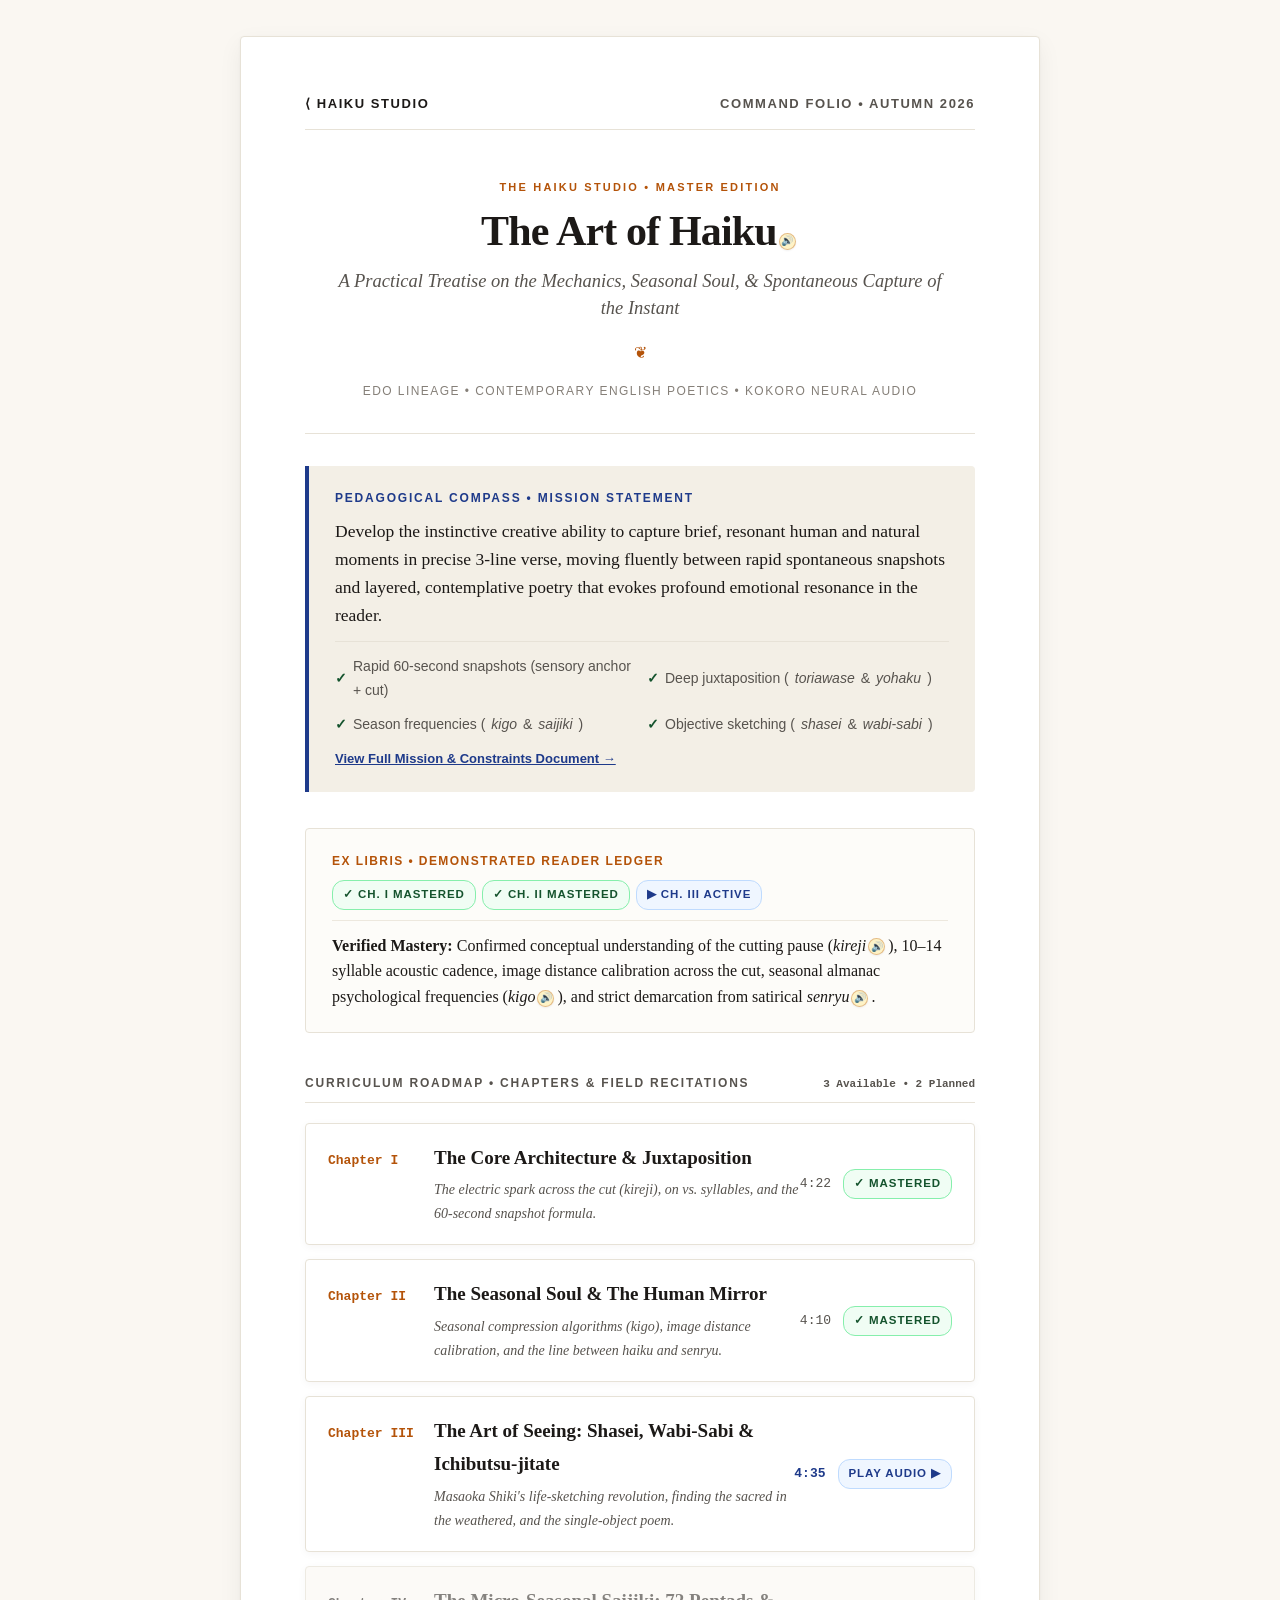
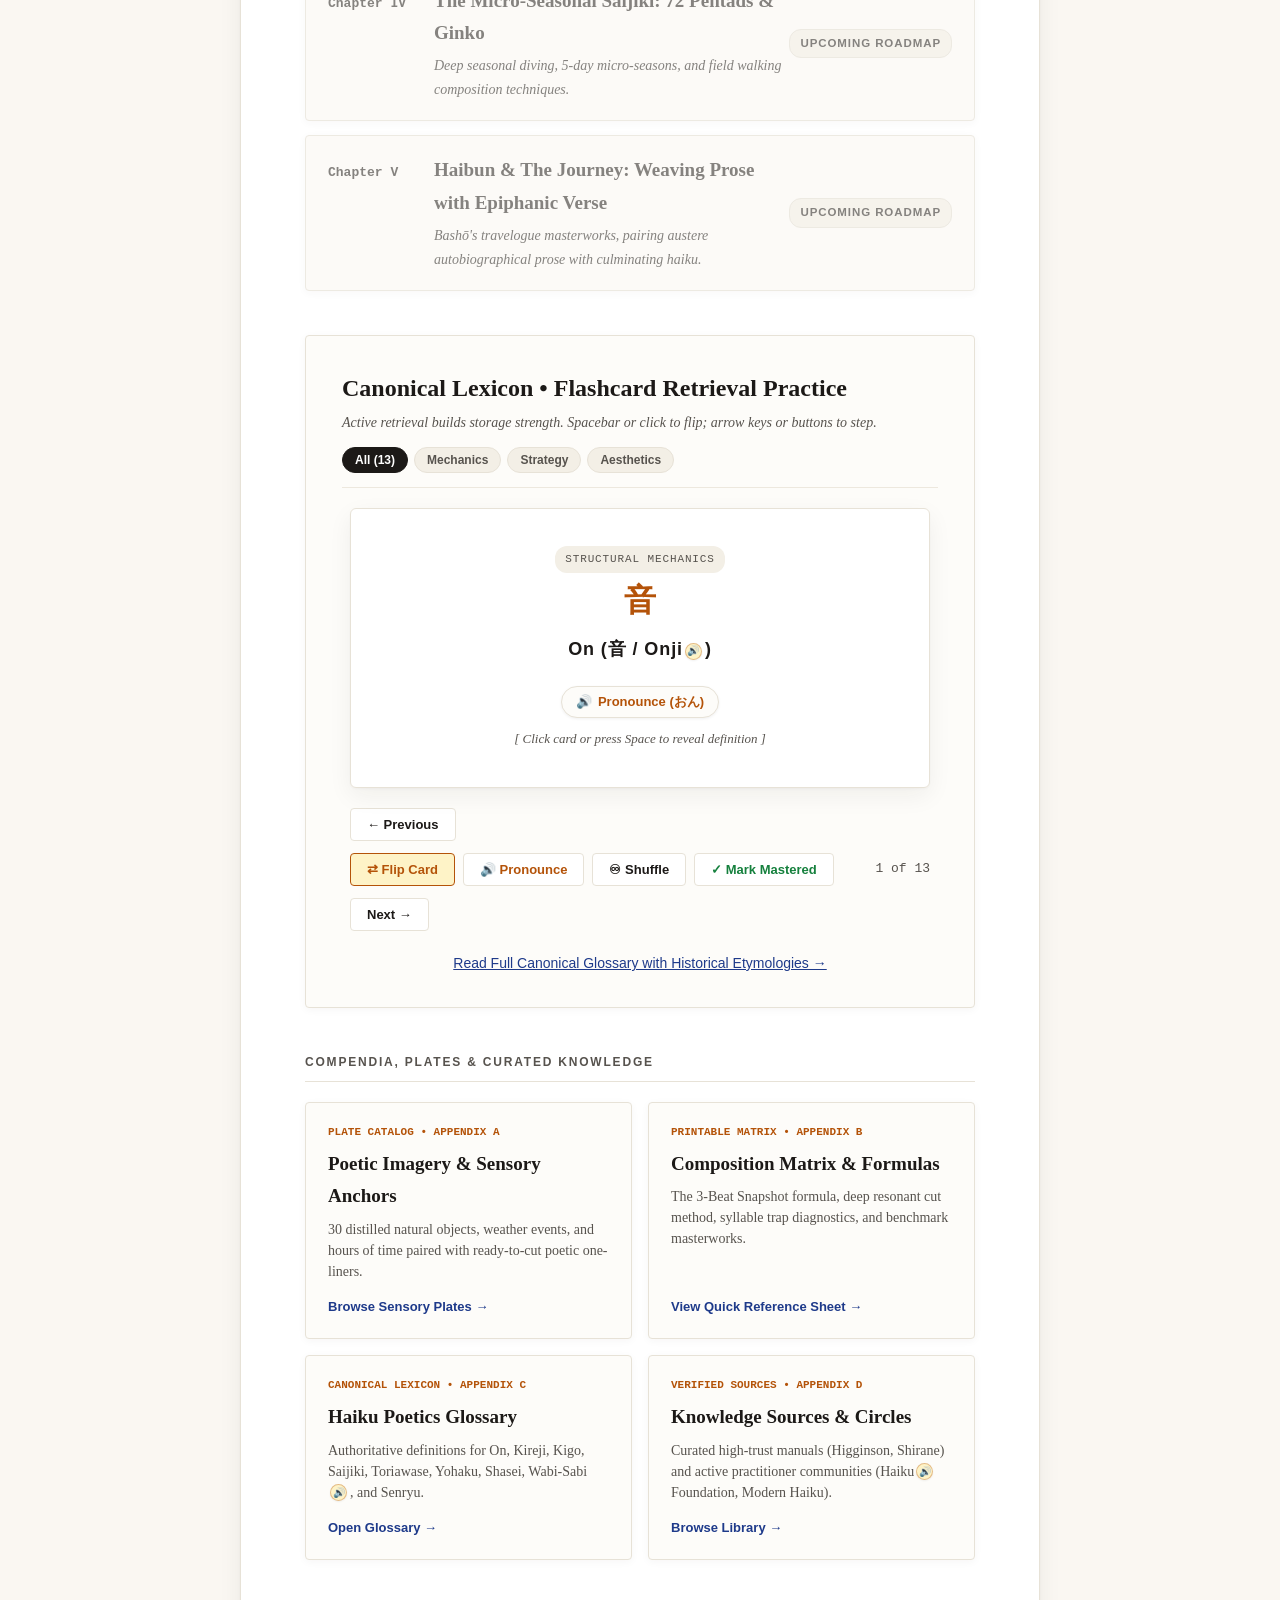
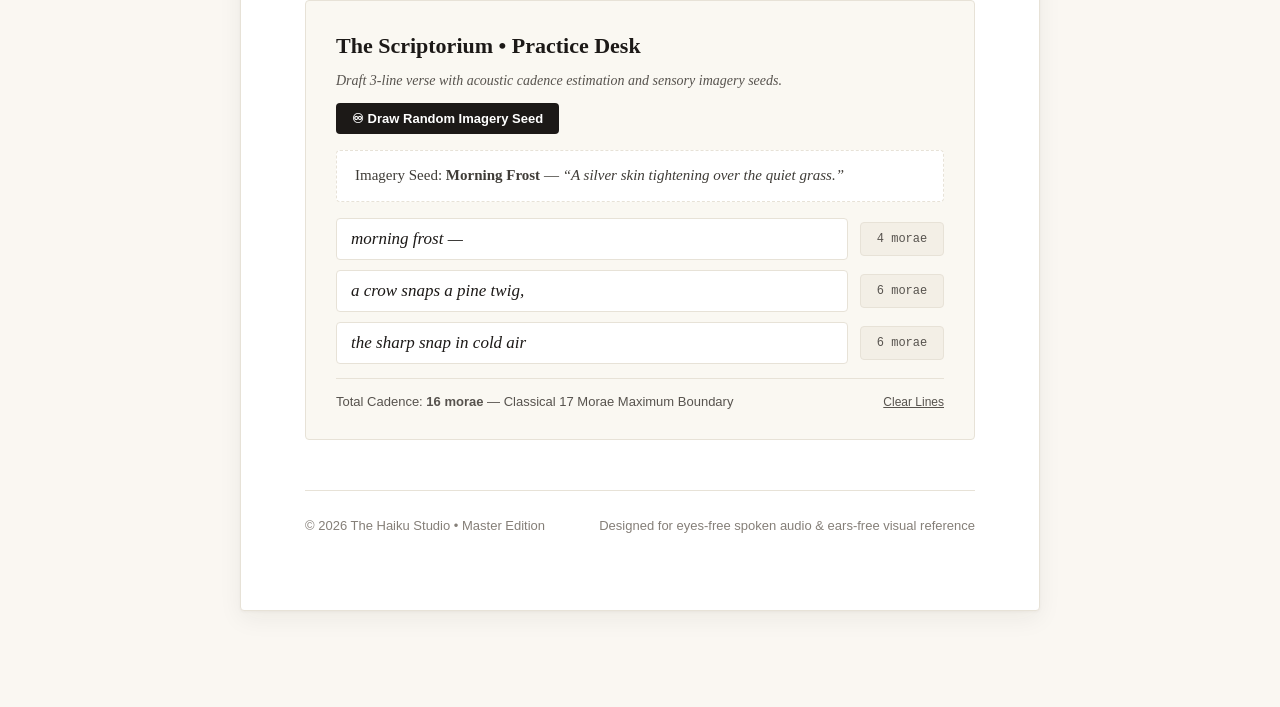
==== index.html @ d829b711 "Initial release: The Haiku Studio (Master Edition) with interactive audio lessons, 3D flashcards, an" ====
<!DOCTYPE html>
<html lang="en">
<head>
  <meta charset="UTF-8">
  <meta name="viewport" content="width=device-width, initial-scale=1.0">
  <title>The Art of Haiku &bull; Central Course Dashboard &bull; Haiku Studio</title>
  <link rel="stylesheet" href="assets/styles.css">
  <style>
    /* Dashboard specific refinements */
    .dashboard-hero {
      text-align: center;
      padding: 16px 0 32px 0;
      border-bottom: 1px solid var(--border-light);
      margin-bottom: 32px;
    }
    .hero-supertitle {
      font-family: var(--font-sans);
      font-size: 11px;
      letter-spacing: 0.2em;
      text-transform: uppercase;
      color: var(--accent-gold);
      font-weight: 700;
      margin-bottom: 10px;
    }
    .hero-title {
      font-family: var(--font-serif);
      font-size: 42px;
      font-weight: 700;
      line-height: 1.15;
      letter-spacing: -0.02em;
      color: var(--text-main);
      margin-bottom: 12px;
    }
    .hero-subtitle {
      font-family: var(--font-serif);
      font-size: 18.5px;
      font-style: italic;
      color: var(--text-muted);
      max-width: 620px;
      margin: 0 auto 16px auto;
      line-height: 1.5;
    }
    .hero-fleuron {
      color: var(--accent-gold);
      font-size: 16px;
      margin: 14px 0;
    }
    .hero-meta {
      font-family: var(--font-sans);
      font-size: 12px;
      letter-spacing: 0.12em;
      text-transform: uppercase;
      color: var(--text-faint);
    }

    /* Mission Compass Callout */
    .mission-compass-card {
      background: var(--bg-subtle);
      border-left: 4px solid var(--accent-blue);
      border-radius: 0 4px 4px 0;
      padding: 22px 26px;
      margin-bottom: 36px;
    }
    .compass-title {
      font-family: var(--font-sans);
      font-size: 12px;
      letter-spacing: 0.15em;
      text-transform: uppercase;
      font-weight: 700;
      color: var(--accent-blue);
      margin-bottom: 8px;
    }
    .compass-text {
      font-size: 17.5px;
      line-height: 1.6;
      color: var(--text-main);
      margin-bottom: 12px;
    }
    .compass-milestones {
      display: grid;
      grid-template-columns: 1fr 1fr;
      gap: 10px;
      font-size: 14px;
      color: var(--text-muted);
      font-family: var(--font-sans);
      border-top: 1px solid var(--border-light);
      padding-top: 12px;
    }
    @media (max-width: 680px) {
      .compass-milestones { grid-template-columns: 1fr; }
    }
    .milestone-item {
      display: flex;
      align-items: center;
      gap: 6px;
    }
    .milestone-icon {
      color: var(--accent-green);
      font-weight: bold;
    }

    /* Compendia Cards Grid */
    .compendia-grid {
      display: grid;
      grid-template-columns: 1fr 1fr;
      gap: 16px;
      margin: 20px 0;
    }
    @media (max-width: 680px) {
      .compendia-grid { grid-template-columns: 1fr; }
    }
    .compendium-card {
      background: var(--bg-card);
      border: 1px solid var(--border-light);
      border-radius: 4px;
      padding: 20px 22px;
      text-decoration: none;
      color: inherit;
      transition: all 0.15s ease;
      display: flex;
      flex-direction: column;
      justify-content: space-between;
      box-shadow: var(--shadow-card);
    }
    .compendium-card:hover {
      border-color: #cbd5e1;
      background: var(--bg-surface);
      transform: translateY(-2px);
    }
    .comp-badge {
      font-family: var(--font-mono);
      font-size: 11px;
      text-transform: uppercase;
      color: var(--accent-gold);
      font-weight: 700;
      margin-bottom: 6px;
    }
    .comp-title {
      font-family: var(--font-serif);
      font-size: 19px;
      font-weight: 600;
      color: var(--text-main);
      margin-bottom: 6px;
    }
    .comp-desc {
      font-size: 14px;
      color: var(--text-muted);
      line-height: 1.5;
    }

    /* Scriptorium */
    .scriptorium {
      background: #faf8f2;
      border: 1px solid var(--border-light);
      border-radius: 4px;
      padding: 26px 30px;
      margin: 40px 0;
    }
    .scriptorium-title {
      font-family: var(--font-serif);
      font-size: 22px;
      font-weight: 700;
      color: var(--text-main);
      margin-bottom: 4px;
    }
    .prompt-banner {
      background: #ffffff;
      border: 1px dashed var(--border-light);
      padding: 12px 18px;
      border-radius: 4px;
      font-size: 15px;
      margin: 16px 0;
      color: #3f3c37;
    }
    .line-row {
      display: flex;
      align-items: center;
      gap: 12px;
      margin-bottom: 10px;
    }
    .verse-input {
      flex: 1;
      padding: 10px 14px;
      font-family: var(--font-serif);
      font-size: 17px;
      font-style: italic;
      border: 1px solid var(--border-light);
      border-radius: 4px;
      background: #ffffff;
      color: var(--text-main);
      outline: none;
    }
    .verse-input:focus {
      border-color: var(--accent-blue);
      box-shadow: 0 0 0 2px rgba(30, 58, 138, 0.1);
    }
    .meter-pill {
      font-family: var(--font-mono);
      font-size: 12px;
      padding: 6px 10px;
      border-radius: 4px;
      background: var(--bg-subtle);
      border: 1px solid var(--border-light);
      color: var(--text-muted);
      width: 84px;
      text-align: center;
      flex-shrink: 0;
    }
    .scriptorium-footer {
      display: flex;
      justify-content: space-between;
      align-items: center;
      margin-top: 14px;
      padding-top: 12px;
      border-top: 1px solid var(--border-light);
      font-family: var(--font-sans);
      font-size: 13px;
      color: var(--text-muted);
    }
    .book-btn {
      font-family: var(--font-sans);
      font-size: 13px;
      font-weight: 600;
      padding: 8px 16px;
      border-radius: 4px;
      background: var(--text-main);
      color: #ffffff;
      border: none;
      cursor: pointer;
      transition: background 0.15s;
    }
    .book-btn:hover { background: #383531; }
  </style>
</head>
<body>
  <div class="lesson-container">
    <!-- Running Header (Book Folio Bar) -->
    <nav class="lesson-nav" aria-label="Book Navigation">
      <span style="font-weight: 700; color: var(--text-main); letter-spacing: 0.12em;">&lang; Haiku Studio</span>
      <span class="lesson-index-badge">Command Folio &bull; Autumn 2026</span>
    </nav>

    <!-- Dashboard Hero Header -->
    <header class="dashboard-hero">
      <div class="hero-supertitle">The Haiku Studio &bull; Master Edition</div>
      <h1 class="hero-title">The Art of Haiku</h1>
      <div class="hero-subtitle">
        A Practical Treatise on the Mechanics, Seasonal Soul, &amp; Spontaneous Capture of the Instant
      </div>
      <div class="hero-fleuron">&#10086;</div>
      <div class="hero-meta">Edo Lineage &bull; Contemporary English Poetics &bull; Kokoro Neural Audio</div>
    </header>

    <!-- Mission Compass Callout -->
    <section class="mission-compass-card">
      <div class="compass-title">Pedagogical Compass &bull; Mission Statement</div>
      <div class="compass-text">
        Develop the instinctive creative ability to capture brief, resonant human and natural moments in precise 3-line verse, moving fluently between rapid spontaneous snapshots and layered, contemplative poetry that evokes profound emotional resonance in the reader.
      </div>
      <div class="compass-milestones">
        <div class="milestone-item"><span class="milestone-icon">&#10003;</span> Rapid 60-second snapshots (sensory anchor + cut)</div>
        <div class="milestone-item"><span class="milestone-icon">&#10003;</span> Deep juxtaposition (<em>toriawase</em> &amp; <em>yohaku</em>)</div>
        <div class="milestone-item"><span class="milestone-icon">&#10003;</span> Season frequencies (<em>kigo</em> &amp; <em>saijiki</em>)</div>
        <div class="milestone-item"><span class="milestone-icon">&#10003;</span> Objective sketching (<em>shasei</em> &amp; <em>wabi-sabi</em>)</div>
      </div>
      <div style="margin-top: 12px; font-size: 13px; font-family: var(--font-sans);">
        <a href="mission.html" style="color: var(--accent-blue); text-decoration: underline; font-weight: 600;">View Full Mission &amp; Constraints Document &rarr;</a>
      </div>
    </section>

    <!-- Reader Ledger / Ex Libris -->
    <section class="bookplate-card" style="background: var(--bg-card); border: 1px solid var(--border-light); border-radius: 4px; padding: 22px 26px; margin-bottom: 36px;">
      <div style="display: flex; justify-content: space-between; align-items: center; border-bottom: 1px solid var(--border-fine); padding-bottom: 10px; margin-bottom: 12px; flex-wrap: wrap; gap: 8px;">
        <span style="font-family: var(--font-sans); font-size: 12px; font-weight: 700; text-transform: uppercase; letter-spacing: 0.12em; color: var(--accent-gold);">
          Ex Libris &bull; Demonstrated Reader Ledger
        </span>
        <div style="display: flex; gap: 6px; flex-wrap: wrap;">
          <span class="lic-badge badge-mastered">&#10003; Ch. I Mastered</span>
          <span class="lic-badge badge-mastered">&#10003; Ch. II Mastered</span>
          <span class="lic-badge badge-active">&#9654; Ch. III Active</span>
        </div>
      </div>
      <p style="font-size: 16px; line-height: 1.6; color: var(--text-main); margin-bottom: 0;">
        <strong>Verified Mastery:</strong> Confirmed conceptual understanding of the cutting pause (<em>kireji</em>), 10–14 syllable acoustic cadence, image distance calibration across the cut, seasonal almanac psychological frequencies (<em>kigo</em>), and strict demarcation from satirical <em>senryu</em>.
      </p>
    </section>

    <!-- Curriculum Roadmap (Present & Upcoming Lessons) -->
    <section class="roadmap-section">
      <div class="section-label">
        <span>Curriculum Roadmap &bull; Chapters &amp; Field Recitations</span>
        <span style="font-size: 11px; font-family: var(--font-mono); text-transform: none; letter-spacing: normal;">3 Available &bull; 2 Planned</span>
      </div>

      <div class="lesson-grid">
        <!-- Lesson 0001 -->
        <a href="lessons/0001-mastering-haiku.html" class="lesson-item-card">
          <div class="lic-main">
            <span class="lic-num">Chapter I</span>
            <div>
              <div class="lic-title">The Core Architecture &amp; Juxtaposition</div>
              <div class="lic-desc">The electric spark across the cut (kireji), on vs. syllables, and the 60-second snapshot formula.</div>
            </div>
          </div>
          <div style="display: flex; align-items: center; gap: 12px;">
            <span style="font-family: var(--font-mono); font-size: 13px; color: var(--text-muted);">4:22</span>
            <span class="lic-badge badge-mastered">&#10003; Mastered</span>
          </div>
        </a>

        <!-- Lesson 0002 -->
        <a href="lessons/0002-kigo-and-senryu.html" class="lesson-item-card">
          <div class="lic-main">
            <span class="lic-num">Chapter II</span>
            <div>
              <div class="lic-title">The Seasonal Soul &amp; The Human Mirror</div>
              <div class="lic-desc">Seasonal compression algorithms (kigo), image distance calibration, and the line between haiku and senryu.</div>
            </div>
          </div>
          <div style="display: flex; align-items: center; gap: 12px;">
            <span style="font-family: var(--font-mono); font-size: 13px; color: var(--text-muted);">4:10</span>
            <span class="lic-badge badge-mastered">&#10003; Mastered</span>
          </div>
        </a>

        <!-- Lesson 0003 -->
        <a href="lessons/0003-shasei-and-wabi-sabi.html" class="lesson-item-card">
          <div class="lic-main">
            <span class="lic-num">Chapter III</span>
            <div>
              <div class="lic-title">The Art of Seeing: Shasei, Wabi-Sabi &amp; Ichibutsu-jitate</div>
              <div class="lic-desc">Masaoka Shiki's life-sketching revolution, finding the sacred in the weathered, and the single-object poem.</div>
            </div>
          </div>
          <div style="display: flex; align-items: center; gap: 12px;">
            <span style="font-family: var(--font-mono); font-size: 13px; color: var(--accent-blue); font-weight: 700;">4:35</span>
            <span class="lic-badge badge-active">Play Audio &#9654;</span>
          </div>
        </a>

        <!-- Lesson 0004 (Upcoming) -->
        <div class="lesson-item-card upcoming">
          <div class="lic-main">
            <span class="lic-num" style="color: var(--text-muted);">Chapter IV</span>
            <div>
              <div class="lic-title" style="color: var(--text-muted);">The Micro-Seasonal Saijiki: 72 Pentads &amp; Ginko</div>
              <div class="lic-desc">Deep seasonal diving, 5-day micro-seasons, and field walking composition techniques.</div>
            </div>
          </div>
          <span class="lic-badge badge-upcoming">Upcoming Roadmap</span>
        </div>

        <!-- Lesson 0005 (Upcoming) -->
        <div class="lesson-item-card upcoming">
          <div class="lic-main">
            <span class="lic-num" style="color: var(--text-muted);">Chapter V</span>
            <div>
              <div class="lic-title" style="color: var(--text-muted);">Haibun &amp; The Journey: Weaving Prose with Epiphanic Verse</div>
              <div class="lic-desc">Bashō's travelogue masterworks, pairing austere autobiographical prose with culminating haiku.</div>
            </div>
          </div>
          <span class="lic-badge badge-upcoming">Upcoming Roadmap</span>
        </div>
      </div>
    </section>

    <!-- Canonical Glossary & Interactive Flashcards Practice Deck -->
    <section class="flashcard-section" aria-label="Interactive Vocabulary Retrieval Deck">
      <div class="flashcard-header">
        <div>
          <div class="flashcard-title">Canonical Lexicon &bull; Flashcard Retrieval Practice</div>
          <p style="font-size: 14px; color: var(--text-muted); font-style: italic; margin-top: 2px;">
            Active retrieval builds storage strength. Spacebar or click to flip; arrow keys or buttons to step.
          </p>
        </div>
        <div class="flashcard-category-tabs">
          <button class="fc-tab-btn active" data-cat="all">All (13)</button>
          <button class="fc-tab-btn" data-cat="mechanics">Mechanics</button>
          <button class="fc-tab-btn" data-cat="strategy">Strategy</button>
          <button class="fc-tab-btn" data-cat="aesthetics">Aesthetics</button>
        </div>
      </div>

      <!-- 3D Flipping Flashcard -->
      <div class="flashcard-scene" id="fc-scene" tabindex="0" role="region" aria-label="Flashcard">
        <div class="flashcard-3d" id="fc-card">
          <!-- Card Front -->
          <div class="flashcard-face front">
            <div class="fc-hint-pill" id="fc-front-cat">Structural Mechanics</div>
            <div class="fc-term-kanji" id="fc-front-kanji">音</div>
            <div class="fc-term-romaji" id="fc-front-romaji">On (音 / Onji)</div>
            <div style="margin: 6px 0 10px 0;">
              <button type="button" class="fc-pronounce-btn" id="fc-audio-btn-front" title="Listen to Japanese pronunciation">
                <span class="fc-audio-icon">&#128266;</span> <span id="fc-audio-label-front">Pronounce (おん)</span>
              </button>
            </div>
            <div style="font-size: 13px; color: var(--text-muted); font-style: italic;">[ Click card or press Space to reveal definition ]</div>
          </div>
          <!-- Card Back -->
          <div class="flashcard-face back">
            <div style="display: flex; align-items: center; justify-content: center; gap: 10px; margin-bottom: 8px;">
              <div class="fc-term-romaji" id="fc-back-title" style="margin-bottom: 0;">On (音 / Onji)</div>
              <button type="button" class="fc-pronounce-btn mini" id="fc-audio-btn-back" title="Listen to Japanese pronunciation">
                <span class="fc-audio-icon">&#128266;</span> <span id="fc-audio-label-back">おん</span>
              </button>
            </div>
            <div class="fc-definition-text" id="fc-back-def">
              A Japanese phonetic time unit (mora) that measures acoustic duration. A single English syllable typically contains 1.5 to 2 Japanese on.
            </div>
            <div>
              <span class="fc-avoid-pill" id="fc-back-avoid">Avoid: Syllables, beats, word count</span>
            </div>
          </div>
        </div>
      </div>

      <!-- Controls Row -->
      <div class="flashcard-controls-row">
        <button id="fc-prev-btn" class="fc-btn">&larr; Previous</button>
        <div style="display: flex; gap: 8px; align-items: center; flex-wrap: wrap;">
          <button id="fc-flip-btn" class="fc-btn" style="background: var(--accent-gold-light); border-color: var(--accent-gold); color: var(--accent-gold); font-weight: 700;">&#8644; Flip Card</button>
          <button id="fc-audio-btn-ctrl" class="fc-btn" style="color: var(--accent-gold); font-weight: 600;" title="Listen to pronunciation (Key: P)">&#128266; Pronounce</button>
          <button id="fc-shuffle-btn" class="fc-btn">&#9854; Shuffle</button>
          <button id="fc-master-btn" class="fc-btn" style="color: var(--accent-green);">&#10003; Mark Mastered</button>
        </div>
        <div class="fc-counter-badge" id="fc-counter">1 of 13</div>
        <button id="fc-next-btn" class="fc-btn">Next &rarr;</button>
      </div>

      <!-- Link to Complete Glossary -->
      <div style="text-align: center; margin-top: 20px; font-size: 14px; font-family: var(--font-sans);">
        <a href="glossary.html" style="color: var(--accent-blue); text-decoration: underline;">Read Full Canonical Glossary with Historical Etymologies &rarr;</a>
      </div>
    </section>

    <!-- Compendia & Reference Sheets Surfacing -->
    <section style="margin: 40px 0;">
      <div class="section-label">Compendia, Plates &amp; Curated Knowledge</div>

      <div class="compendia-grid">
        <a href="reference/poetic-imagery-cheatsheet.html" class="compendium-card">
          <div>
            <div class="comp-badge">Plate Catalog &bull; Appendix A</div>
            <div class="comp-title">Poetic Imagery &amp; Sensory Anchors</div>
            <div class="comp-desc">30 distilled natural objects, weather events, and hours of time paired with ready-to-cut poetic one-liners.</div>
          </div>
          <div style="margin-top: 14px; font-family: var(--font-sans); font-size: 13px; color: var(--accent-blue); font-weight: 600;">
            Browse Sensory Plates &rarr;
          </div>
        </a>

        <a href="reference/haiku-quick-reference.html" class="compendium-card">
          <div>
            <div class="comp-badge">Printable Matrix &bull; Appendix B</div>
            <div class="comp-title">Composition Matrix &amp; Formulas</div>
            <div class="comp-desc">The 3-Beat Snapshot formula, deep resonant cut method, syllable trap diagnostics, and benchmark masterworks.</div>
          </div>
          <div style="margin-top: 14px; font-family: var(--font-sans); font-size: 13px; color: var(--accent-blue); font-weight: 600;">
            View Quick Reference Sheet &rarr;
          </div>
        </a>

        <a href="glossary.html" class="compendium-card">
          <div>
            <div class="comp-badge">Canonical Lexicon &bull; Appendix C</div>
            <div class="comp-title">Haiku Poetics Glossary</div>
            <div class="comp-desc">Authoritative definitions for On, Kireji, Kigo, Saijiki, Toriawase, Yohaku, Shasei, Wabi-Sabi, and Senryu.</div>
          </div>
          <div style="margin-top: 14px; font-family: var(--font-sans); font-size: 13px; color: var(--accent-blue); font-weight: 600;">
            Open Glossary &rarr;
          </div>
        </a>

        <a href="resources.html" class="compendium-card">
          <div>
            <div class="comp-badge">Verified Sources &bull; Appendix D</div>
            <div class="comp-title">Knowledge Sources &amp; Circles</div>
            <div class="comp-desc">Curated high-trust manuals (Higginson, Shirane) and active practitioner communities (Haiku Foundation, Modern Haiku).</div>
          </div>
          <div style="margin-top: 14px; font-family: var(--font-sans); font-size: 13px; color: var(--accent-blue); font-weight: 600;">
            Browse Library &rarr;
          </div>
        </a>
      </div>
    </section>

    <!-- The Scriptorium (Haiku Drafting Desk) -->
    <section class="scriptorium" aria-label="Interactive Haiku Drafting Desk">
      <div style="display: flex; justify-content: space-between; align-items: baseline; flex-wrap: wrap; gap: 10px;">
        <div>
          <div class="scriptorium-title">The Scriptorium &bull; Practice Desk</div>
          <p style="font-size: 14px; color: var(--text-muted); font-style: italic; margin-top: 2px;">
            Draft 3-line verse with acoustic cadence estimation and sensory imagery seeds.
          </p>
        </div>
        <button id="desk-prompt-btn" class="book-btn">&#9854; Draw Random Imagery Seed</button>
      </div>

      <div id="desk-prompt-box" class="prompt-banner">
        Imagery Seed: <strong>Morning Frost</strong> &mdash; <em>&ldquo;A silver skin tightening over the quiet grass.&rdquo;</em>
      </div>

      <div>
        <div class="line-row">
          <input type="text" id="desk-l1" class="verse-input" placeholder="Line 1: Anchor &mdash; Where or When" value="morning frost &mdash;">
          <div id="desk-s1" class="meter-pill">3 morae</div>
        </div>
        <div class="line-row">
          <input type="text" id="desk-l2" class="verse-input" placeholder="Line 2: Movement &mdash; What Occurs" value="a crow snaps a pine twig,">
          <div id="desk-s2" class="meter-pill">6 morae</div>
        </div>
        <div class="line-row">
          <input type="text" id="desk-l3" class="verse-input" placeholder="Line 3: Echo &mdash; What Lingers" value="the sharp snap in cold air">
          <div id="desk-s3" class="meter-pill">6 morae</div>
        </div>
      </div>

      <div class="scriptorium-footer">
        <span id="desk-total-meter">Total Cadence: <strong>15 morae (12 syllables)</strong> &mdash; Balanced breath</span>
        <button id="desk-clear-btn" style="background: transparent; border: none; color: var(--text-muted); text-decoration: underline; cursor: pointer; font-size: 12px;">Clear Lines</button>
      </div>
    </section>

    <!-- Running Footer -->
    <footer style="margin-top: 50px; padding-top: 24px; border-top: 1px solid var(--border-light); display: flex; justify-content: space-between; align-items: center; font-family: var(--font-sans); font-size: 13px; color: var(--text-faint); flex-wrap: wrap; gap: 12px;">
      <div>&copy; 2026 The Haiku Studio &bull; Master Edition</div>
      <div>Designed for eyes-free spoken audio &amp; ears-free visual reference</div>
    </footer>
  </div>

  <!-- Scriptorium & Flashcard Logic -->
  <script>
  (function() {
    // --- Glossary Flashcards Data ---
    const termsData = [
      { id: "on", kanji: "音", hiragana: "おん", romaji: "On (音 / Onji)", audio: "assets/audio/words/on.m4a", cat: "mechanics", catLabel: "Structural Mechanics", def: "A Japanese phonetic time unit (mora) that measures acoustic duration. A single English syllable typically contains 1.5 to 2 Japanese on.", avoid: "Syllables, beats, word count" },
      { id: "kireji", kanji: "切れ字", hiragana: "きれじ", romaji: "Kireji (切れ字)", audio: "assets/audio/words/kireji.m4a", cat: "mechanics", catLabel: "Structural Mechanics", def: "A structural 'cutting word' (or in English, a dash, colon, ellipsis, or line break) that bisects the poem into two distinct syntactic and perceptual planes.", avoid: "Punctuation mark, pause button" },
      { id: "kigo", kanji: "季語", hiragana: "きご", romaji: "Kigo (季語)", audio: "assets/audio/words/kigo.m4a", cat: "mechanics", catLabel: "Structural Mechanics", def: "A designated seasonal word or phrase that anchors the poem in an ecological calendar and invokes shared cultural memory.", avoid: "Weather word, nature tag" },
      { id: "saijiki", kanji: "歳時記", hiragana: "さいじき", romaji: "Saijiki (歳時記)", audio: "assets/audio/words/saijiki.m4a", cat: "mechanics", catLabel: "Structural Mechanics", def: "An organized compendium or almanac of recognized kigo, indexed by the four traditional seasons plus the New Year.", avoid: "Haiku dictionary, rhyming dictionary" },
      { id: "teikei", kanji: "定型", hiragana: "ていけい", romaji: "Teikei (定型)", audio: "assets/audio/words/teikei.m4a", cat: "mechanics", catLabel: "Structural Mechanics", def: "The traditional fixed formal pattern of 5-7-5 phonetic units (on). Modern English haiku prioritizes 10–14 syllables.", avoid: "Haiku meter, rigid rule" },
      { id: "toriawase", kanji: "取り合わせ", hiragana: "とりあわせ", romaji: "Toriawase (取り合わせ)", audio: "assets/audio/words/toriawase.m4a", cat: "strategy", catLabel: "Compositional Strategy", def: "The juxtaposition of two disparate, independent sensory images that create a cognitive spark or third unwritten meaning across the kireji.", avoid: "Contrast, collage, comparison" },
      { id: "ichibutsu-jitate", kanji: "一物仕立て", hiragana: "いちぶつじたて", romaji: "Ichibutsu-jitate (一物仕立て)", audio: "assets/audio/words/ichibutsu-jitate.m4a", cat: "strategy", catLabel: "Compositional Strategy", def: "A 'one-thing composition' focusing entirely on a single subject across its internal transformation without an overt juxtaposition.", avoid: "Single-topic poem, flat description" },
      { id: "yohaku", kanji: "余白", hiragana: "よはく", romaji: "Yohaku (余白)", audio: "assets/audio/words/yohaku.m4a", cat: "strategy", catLabel: "Compositional Strategy", def: "The pregnant 'empty white space' or unspoken resonance left behind for the reader's imagination to complete.", avoid: "Blank space, vagueness, ambiguity" },
      { id: "shasei", kanji: "写生", hiragana: "しゃせい", romaji: "Shasei (写生)", audio: "assets/audio/words/shasei.m4a", cat: "strategy", catLabel: "Compositional Strategy", def: "Sketching directly from life; objective observation of empirical sensory phenomena without emotional editorializing or poetic embellishment.", avoid: "Realistic writing, nature journaling" },
      { id: "mono-no-aware", kanji: "物の哀れ", hiragana: "もののあわれ", romaji: "Mono no aware (物の哀れ)", audio: "assets/audio/words/mono-no-aware.m4a", cat: "aesthetics", catLabel: "Aesthetic Sensibility", def: "A poignant, gentle awareness of the transience and impermanence of all worldly things.", avoid: "Sadness, depression, nostalgia" },
      { id: "wabi-sabi", kanji: "侘寂", hiragana: "わびさび", romaji: "Wabi-sabi (侘寂)", audio: "assets/audio/words/wabi-sabi.m4a", cat: "aesthetics", catLabel: "Aesthetic Sensibility", def: "An aesthetic celebrating rustic simplicity, quiet austerity, imperfection, and the natural patina of time.", avoid: "Vintage vibe, rustic chic" },
      { id: "karumi", kanji: "軽み", hiragana: "かるみ", romaji: "Karumi (軽み)", audio: "assets/audio/words/karumi.m4a", cat: "aesthetics", catLabel: "Aesthetic Sensibility", def: "A quality of lightness, casualness, and unforced ease championed by Bashō in his late years.", avoid: "Triviality, silliness, fluff" },
      { id: "senryu", kanji: "川柳", hiragana: "せんりゅう", romaji: "Senryu (川柳)", audio: "assets/audio/words/senryu.m4a", cat: "aesthetics", catLabel: "Aesthetic Sensibility", def: "A 3-line poetic form identical in structure to haiku, but centered on human foibles, irony, humor, and domestic absurdity rather than nature or season.", avoid: "Funny haiku, satirical poem" }
    ];

    let currentCat = "all";
    let activeDeck = [...termsData];
    let currentIndex = 0;
    let isFlipped = false;
    const masteredIds = new Set();
    let currentWordAudio = null;

    const cardEl = document.getElementById("fc-card");
    const frontCatEl = document.getElementById("fc-front-cat");
    const frontKanjiEl = document.getElementById("fc-front-kanji");
    const frontRomajiEl = document.getElementById("fc-front-romaji");
    const frontAudioLabel = document.getElementById("fc-audio-label-front");
    const backTitleEl = document.getElementById("fc-back-title");
    const backAudioLabel = document.getElementById("fc-audio-label-back");
    const backDefEl = document.getElementById("fc-back-def");
    const backAvoidEl = document.getElementById("fc-back-avoid");
    const counterEl = document.getElementById("fc-counter");
    const sceneEl = document.getElementById("fc-scene");

    function stopWordAudio() {
      if (currentWordAudio) {
        currentWordAudio.pause();
        currentWordAudio.currentTime = 0;
        currentWordAudio = null;
      }
      [
        document.getElementById("fc-audio-btn-front"),
        document.getElementById("fc-audio-btn-back"),
        document.getElementById("fc-audio-btn-ctrl")
      ].forEach(b => { if (b) b.classList.remove("playing"); });
    }

    function playWordAudio(e) {
      if (e) {
        e.stopPropagation();
      }
      const t = activeDeck[currentIndex];
      if (!t || !t.audio) return;

      stopWordAudio();

      const audio = new Audio(t.audio);
      currentWordAudio = audio;

      const btns = [
        document.getElementById("fc-audio-btn-front"),
        document.getElementById("fc-audio-btn-back"),
        document.getElementById("fc-audio-btn-ctrl")
      ].filter(Boolean);

      btns.forEach(b => b.classList.add("playing"));

      audio.onended = () => {
        btns.forEach(b => b.classList.remove("playing"));
        currentWordAudio = null;
      };
      audio.onerror = () => {
        btns.forEach(b => b.classList.remove("playing"));
        currentWordAudio = null;
      };

      audio.play().catch(() => {
        btns.forEach(b => b.classList.remove("playing"));
      });
    }

    function renderCard() {
      if (activeDeck.length === 0) return;
      stopWordAudio();
      const t = activeDeck[currentIndex];
      isFlipped = false;
      cardEl.classList.remove("is-flipped");

      frontCatEl.textContent = t.catLabel;
      frontKanjiEl.textContent = t.kanji;
      frontRomajiEl.textContent = t.romaji;
      if (frontAudioLabel) frontAudioLabel.textContent = `Pronounce (${t.hiragana})`;

      backTitleEl.textContent = t.romaji;
      if (backAudioLabel) backAudioLabel.textContent = t.hiragana;
      backDefEl.textContent = t.def;
      backAvoidEl.textContent = "Avoid: " + t.avoid;

      const isMastered = masteredIds.has(t.id);
      counterEl.textContent = `${currentIndex + 1} of ${activeDeck.length} ${isMastered ? "★" : ""}`;
      const masterBtn = document.getElementById("fc-master-btn");
      if (masterBtn) {
        masterBtn.textContent = isMastered ? "★ Mastered" : "✓ Mark Mastered";
        masterBtn.style.color = isMastered ? "#b45309" : "#15803d";
      }
    }

    function toggleFlip() {
      isFlipped = !isFlipped;
      cardEl.classList.toggle("is-flipped", isFlipped);
    }

    function nextCard() {
      if (activeDeck.length === 0) return;
      currentIndex = (currentIndex + 1) % activeDeck.length;
      renderCard();
    }

    function prevCard() {
      if (activeDeck.length === 0) return;
      currentIndex = (currentIndex - 1 + activeDeck.length) % activeDeck.length;
      renderCard();
    }

    function shuffleDeck() {
      for (let i = activeDeck.length - 1; i > 0; i--) {
        const j = Math.floor(Math.random() * (i + 1));
        [activeDeck[i], activeDeck[j]] = [activeDeck[j], activeDeck[i]];
      }
      currentIndex = 0;
      renderCard();
    }

    // Category tabs
    document.querySelectorAll(".fc-tab-btn").forEach(btn => {
      btn.addEventListener("click", () => {
        document.querySelectorAll(".fc-tab-btn").forEach(b => b.classList.remove("active"));
        btn.classList.add("active");
        currentCat = btn.getAttribute("data-cat");
        if (currentCat === "all") {
          activeDeck = [...termsData];
        } else {
          activeDeck = termsData.filter(t => t.cat === currentCat);
        }
        currentIndex = 0;
        renderCard();
      });
    });

    document.getElementById("fc-flip-btn").addEventListener("click", toggleFlip);
    cardEl.addEventListener("click", toggleFlip);
    document.getElementById("fc-next-btn").addEventListener("click", nextCard);
    document.getElementById("fc-prev-btn").addEventListener("click", prevCard);
    document.getElementById("fc-shuffle-btn").addEventListener("click", shuffleDeck);

    // Audio pronunciation button listeners (with stopPropagation)
    const audioBtnFront = document.getElementById("fc-audio-btn-front");
    if (audioBtnFront) audioBtnFront.addEventListener("click", playWordAudio);
    const audioBtnBack = document.getElementById("fc-audio-btn-back");
    if (audioBtnBack) audioBtnBack.addEventListener("click", playWordAudio);
    const audioBtnCtrl = document.getElementById("fc-audio-btn-ctrl");
    if (audioBtnCtrl) audioBtnCtrl.addEventListener("click", playWordAudio);

    document.getElementById("fc-master-btn").addEventListener("click", () => {
      const t = activeDeck[currentIndex];
      if (masteredIds.has(t.id)) {
        masteredIds.delete(t.id);
      } else {
        masteredIds.add(t.id);
      }
      renderCard();
    });

    // Keyboard support: Space to flip, Arrow keys to navigate, P to pronounce
    window.addEventListener("keydown", (e) => {
      if (e.target.tagName === "INPUT" || e.target.tagName === "TEXTAREA") return;
      if (e.code === "Space") {
        e.preventDefault();
        toggleFlip();
      } else if (e.code === "ArrowRight") {
        nextCard();
      } else if (e.code === "ArrowLeft") {
        prevCard();
      } else if (e.code === "KeyP") {
        e.preventDefault();
        playWordAudio();
      }
    });

    renderCard();

    // --- Scriptorium Morae Counting & Seeds ---
    const seeds = [
      { anchor: "Morning Frost", line: "A silver skin tightening over the quiet grass." },
      { anchor: "Persimmon", line: "Heavy orange lanterns bowing bare November boughs." },
      { anchor: "Temple Bell", line: "Cold bronze waiting for the strike of midnight snow." },
      { anchor: "Cicada Husk", line: "Amber armor clinging to pine bark, hollowed by sun." },
      { anchor: "River Eddy", line: "A dry birch leaf spinning until it strikes the sunken stone." },
      { anchor: "Peeling Paint", line: "Sun-bleached cedar shingles drinking the autumn drizzle." }
    ];

    function estimateMorae(text) {
      if (!text || !text.trim()) return 0;
      const clean = text.toLowerCase().replace(/[^a-z0-9\s]/g, " ").trim();
      if (!clean) return 0;
      const words = clean.split(/\s+/);
      let count = 0;
      for (const w of words) {
        if (!w) continue;
        const matches = w.match(/[aeiouy]{1,2}/g);
        let s = matches ? matches.length : 1;
        if (w.length > 2 && w.endsWith("e") && !w.endsWith("le") && !w.endsWith("ee")) {
          s = Math.max(1, s - 1);
        }
        count += Math.round(s * 1.25);
      }
      return Math.max(1, count);
    }

    function updateDesk() {
      const l1 = document.getElementById("desk-l1").value;
      const l2 = document.getElementById("desk-l2").value;
      const l3 = document.getElementById("desk-l3").value;

      const m1 = estimateMorae(l1);
      const m2 = estimateMorae(l2);
      const m3 = estimateMorae(l3);

      document.getElementById("desk-s1").textContent = m1 ? m1 + " morae" : "—";
      document.getElementById("desk-s2").textContent = m2 ? m2 + " morae" : "—";
      document.getElementById("desk-s3").textContent = m3 ? m3 + " morae" : "—";

      const total = m1 + m2 + m3;
      let cadenceTag = "Drafting...";
      if (total >= 10 && total <= 14) {
        cadenceTag = "Optimal English Haiku Cadence (Single Breath)";
      } else if (total > 0 && total < 10) {
        cadenceTag = "Minimalist / Sparse Cadence";
      } else if (total > 14 && total <= 17) {
        cadenceTag = "Classical 17 Morae Maximum Boundary";
      } else if (total > 17) {
        cadenceTag = "Exceeds Classical Bounds (Check for filler words)";
      }
      document.getElementById("desk-total-meter").innerHTML = `Total Cadence: <strong>${total} morae</strong> &mdash; ${cadenceTag}`;
    }

    ["desk-l1", "desk-l2", "desk-l3"].forEach(id => {
      document.getElementById(id).addEventListener("input", updateDesk);
    });

    document.getElementById("desk-prompt-btn").addEventListener("click", () => {
      const r = seeds[Math.floor(Math.random() * seeds.length)];
      document.getElementById("desk-prompt-box").innerHTML = `Imagery Seed: <strong>${r.anchor}</strong> &mdash; <em>&ldquo;${r.line}&rdquo;</em>`;
    });

    document.getElementById("desk-clear-btn").addEventListener("click", () => {
      document.getElementById("desk-l1").value = "";
      document.getElementById("desk-l2").value = "";
      document.getElementById("desk-l3").value = "";
      updateDesk();
    });

    updateDesk();
  })();
  </script>
  <script src="assets/pronounce.js"></script>
</body>
</html>
---- assets/styles.css ----
/* ==========================================================================
   teach-by-audio — Modern Book & Editorial Companion Stylesheet
   Crafted with the aesthetic of fine book typography, archival paper tones,
   and tactile companion elements.
   ========================================================================== */

:root {
  /* Typography */
  --font-serif: "Charter", "Newsreader", "Iowan Old Style", "Palatino Linotype", "Palatino", "Georgia", "Cambria", serif;
  --font-sans: -apple-system, BlinkMacSystemFont, "Segoe UI", Roboto, "Helvetica Neue", Arial, sans-serif;
  --font-mono: "SF Mono", "JetBrains Mono", "Menlo", "Consolas", "Monaco", monospace;

  /* Archival Paper & Ink Palette */
  --bg-primary: #faf7f2;
  --bg-surface: #ffffff;
  --bg-subtle: #f3efe6;
  --bg-card: #fdfcf9;
  --text-main: #1c1917;
  --text-muted: #57534e;
  --text-faint: #857f78;
  --border-light: #e7e2d7;
  --border-fine: #ede8de;

  /* Bookbinding Accents */
  --accent-blue: #1e3a8a;
  --accent-blue-light: #eff6ff;
  --accent-green: #14532d;
  --accent-green-light: #f0fdf4;
  --accent-red: #991b1b;
  --accent-red-light: #fef2f2;
  --accent-gold: #b45309;
  --accent-gold-light: #fef3c7;

  /* Book Geometry & Elevation */
  --measure-width: 800px;
  --shadow-book: 0 1px 3px rgba(40, 28, 14, 0.04), 0 8px 24px rgba(40, 28, 14, 0.06);
  --shadow-card: 0 2px 8px rgba(40, 28, 14, 0.04);
}

* {
  box-sizing: border-box;
  margin: 0;
  padding: 0;
}

body {
  font-family: var(--font-serif);
  font-size: 19.5px;
  line-height: 1.72;
  color: var(--text-main);
  background-color: var(--bg-primary);
  padding: 36px 16px 96px;
  -webkit-font-smoothing: antialiased;
  -moz-osx-font-smoothing: grayscale;
}

/* Book Leaf Container */
.lesson-container {
  max-width: var(--measure-width);
  margin: 0 auto;
  background-color: var(--bg-surface);
  padding: 56px 64px 72px;
  border-radius: 4px;
  box-shadow: var(--shadow-book);
  border: 1px solid var(--border-light);
  position: relative;
}

@media (max-width: 680px) {
  body { padding: 12px 8px 48px; font-size: 18px; }
  .lesson-container { padding: 28px 20px 40px; border-radius: 0; border: none; }
}

/* Running Header (Book Folio Bar) */
.lesson-nav {
  display: flex;
  justify-content: space-between;
  align-items: center;
  font-family: var(--font-sans);
  font-size: 13px;
  text-transform: uppercase;
  letter-spacing: 0.12em;
  color: var(--text-muted);
  margin-bottom: 32px;
  padding-bottom: 14px;
  border-bottom: 1px solid var(--border-light);
}

.lesson-nav a.dashboard-link {
  color: var(--accent-blue);
  text-decoration: none;
  font-weight: 600;
  display: inline-flex;
  align-items: center;
  gap: 6px;
  transition: color 0.15s ease-in-out;
}

.lesson-nav a.dashboard-link:hover {
  color: var(--accent-gold);
  text-decoration: none;
}

.lesson-index-badge {
  font-weight: 700;
  color: var(--text-muted);
  font-variant-numeric: tabular-nums;
}

/* Chapter Title & Rubric */
.lesson-header {
  margin-bottom: 36px;
  padding-bottom: 28px;
  border-bottom: 1px solid var(--border-light);
}

.lesson-badge {
  font-family: var(--font-sans);
  font-size: 12px;
  font-weight: 700;
  text-transform: uppercase;
  letter-spacing: 0.15em;
  color: var(--accent-gold);
  margin-bottom: 12px;
  display: inline-block;
}

h1.lesson-title {
  font-family: var(--font-serif);
  font-size: 38px;
  font-weight: 700;
  line-height: 1.2;
  letter-spacing: -0.02em;
  color: var(--text-main);
  margin-bottom: 18px;
}

/* Chapter Epigraph & Learning Objective */
.mission-outcome-box {
  background-color: var(--bg-subtle);
  border-left: 3px solid var(--accent-gold);
  padding: 16px 22px;
  border-radius: 0 4px 4px 0;
  font-family: var(--font-serif);
  font-style: italic;
  font-size: 17.5px;
  color: #3f3c37;
  line-height: 1.6;
  margin-top: 20px;
}

.mission-outcome-box strong {
  font-family: var(--font-sans);
  font-style: normal;
  font-size: 13px;
  text-transform: uppercase;
  letter-spacing: 0.1em;
  color: var(--accent-gold);
  display: block;
  margin-bottom: 4px;
}

/* Audio Edition Companion Reader (Dark Book-Cloth Finish) */
.player-widget {
  background: #1c1917;
  color: #f5f5f4;
  border-radius: 8px;
  padding: 22px 26px;
  margin-bottom: 40px;
  box-shadow: 0 10px 25px -4px rgba(28, 25, 23, 0.25);
  border: 1px solid #292524;
}

.player-top-row {
  display: flex;
  justify-content: space-between;
  align-items: center;
  margin-bottom: 16px;
  flex-wrap: wrap;
  gap: 14px;
}

.player-main-controls {
  display: flex;
  align-items: center;
  gap: 16px;
}

.play-btn {
  width: 46px;
  height: 46px;
  border-radius: 50%;
  border: none;
  background-color: #f5f5f4;
  color: #1c1917;
  display: flex;
  align-items: center;
  justify-content: center;
  cursor: pointer;
  font-size: 16px;
  transition: transform 0.15s, background-color 0.15s;
  box-shadow: 0 2px 6px rgba(0, 0, 0, 0.2);
}

.play-btn:hover {
  background-color: #fbbf24;
  transform: scale(1.04);
}

.play-btn:active {
  transform: scale(0.96);
}

.player-time-display {
  font-family: var(--font-mono);
  font-size: 13px;
  color: #a8a29e;
  letter-spacing: 0.05em;
}

.speed-selector {
  display: flex;
  gap: 4px;
  background: #292524;
  padding: 3px;
  border-radius: 6px;
}

.speed-btn {
  background: transparent;
  border: none;
  color: #a8a29e;
  font-family: var(--font-sans);
  font-size: 11px;
  font-weight: 700;
  padding: 4px 8px;
  border-radius: 4px;
  cursor: pointer;
  transition: all 0.15s;
}

.speed-btn.active, .speed-btn:hover {
  background: #44403c;
  color: #ffffff;
}

/* Tactile Scrubber Slider */
.scrub-container {
  display: flex;
  align-items: center;
  gap: 10px;
  margin-bottom: 18px;
}

.scrub-slider {
  flex: 1;
  -webkit-appearance: none;
  height: 5px;
  border-radius: 3px;
  background: #44403c;
  outline: none;
  cursor: pointer;
}

.scrub-slider::-webkit-slider-thumb {
  -webkit-appearance: none;
  width: 14px;
  height: 14px;
  border-radius: 50%;
  background: #fbbf24;
  cursor: pointer;
  box-shadow: 0 0 6px rgba(251, 191, 36, 0.5);
  border: 1px solid #ffffff;
}

/* Chapter Timeline Bookmark Pills */
.timeline-pills {
  display: flex;
  gap: 8px;
  flex-wrap: wrap;
}

.segment-pill {
  font-family: var(--font-sans);
  font-size: 11.5px;
  font-weight: 600;
  letter-spacing: 0.02em;
  padding: 5px 12px;
  border-radius: 14px;
  background: #292524;
  border: 1px solid #44403c;
  color: #a8a29e;
  cursor: pointer;
  transition: all 0.15s ease-in-out;
}

.segment-pill:hover {
  background: #383531;
  color: #f5f5f4;
  border-color: #78716c;
}

.segment-pill.active {
  background: #d97706;
  color: #ffffff;
  border-color: #fef3c7;
  box-shadow: 0 0 8px rgba(217, 119, 6, 0.4);
}

.segment-pill.checkpoint {
  border-color: #b45309;
}

.segment-pill.checkpoint.active {
  background: #b45309;
  border-color: #fde68a;
}

/* Checkpoint Alert Banner (Archival Note) */
.checkpoint-pause-banner {
  display: none;
  background-color: #fffbeb;
  border: 1px solid #f59e0b;
  border-left: 4px solid #b45309;
  border-radius: 4px;
  padding: 16px 20px;
  margin-bottom: 28px;
  color: #78350f;
  font-family: var(--font-sans);
  font-size: 15px;
  line-height: 1.5;
}

/* Visual Plates & Figures Section */
.visual-cards-section {
  margin-bottom: 40px;
}

.visual-card {
  display: none;
  background: var(--bg-card);
  border: 1px solid var(--border-light);
  border-radius: 4px;
  padding: 28px 32px;
  margin-bottom: 24px;
  box-shadow: var(--shadow-card);
}

.visual-card.active {
  display: block;
}

.visual-card h3 {
  font-family: var(--font-serif);
  font-size: 22px;
  font-weight: 700;
  color: var(--text-main);
  margin-bottom: 14px;
  padding-bottom: 8px;
  border-bottom: 1px solid var(--border-fine);
}

.visual-card .caption {
  font-family: var(--font-serif);
  font-size: 15px;
  font-style: italic;
  color: var(--text-muted);
  margin-top: 16px;
  padding-top: 10px;
  border-top: 1px dashed var(--border-fine);
}

/* Reading Comprehension Checkpoints */
.checkpoints-section {
  margin-bottom: 44px;
}

.checkpoint-card {
  background: var(--bg-surface);
  border: 1px solid var(--border-light);
  border-radius: 4px;
  padding: 26px 30px;
  margin-bottom: 24px;
  box-shadow: var(--shadow-card);
}

.checkpoint-card.highlighted {
  border-color: var(--accent-gold);
  box-shadow: 0 4px 16px rgba(180, 83, 9, 0.12);
}

.checkpoint-card h4 {
  font-family: var(--font-serif);
  font-size: 20px;
  font-weight: 700;
  margin-bottom: 18px;
  color: var(--text-main);
  line-height: 1.4;
}

.options-list {
  display: flex;
  flex-direction: column;
  gap: 10px;
  margin-bottom: 16px;
}

.option-btn {
  text-align: left;
  font-family: var(--font-serif);
  font-size: 17.5px;
  line-height: 1.5;
  padding: 13px 20px;
  background: var(--bg-card);
  border: 1px solid var(--border-light);
  border-radius: 4px;
  cursor: pointer;
  transition: all 0.15s ease-in-out;
  color: var(--text-main);
}

.option-btn:hover:not(:disabled) {
  background: var(--bg-subtle);
  border-color: #cbd5e1;
}

.option-btn.selected-correct {
  background: var(--accent-green-light);
  border-color: var(--accent-green);
  color: var(--accent-green);
  font-weight: 600;
}

.option-btn.selected-incorrect {
  background: var(--accent-red-light);
  border-color: var(--accent-red);
  color: var(--accent-red);
  font-weight: 600;
}

.checkpoint-feedback {
  display: none;
  padding: 14px 18px;
  border-radius: 4px;
  font-size: 15px;
  line-height: 1.55;
  font-family: var(--font-sans);
}

.checkpoint-feedback.correct {
  display: block;
  background: var(--accent-green-light);
  color: var(--accent-green);
  border-left: 3px solid var(--accent-green);
}

.checkpoint-feedback.incorrect {
  display: block;
  background: var(--accent-red-light);
  color: var(--accent-red);
  border-left: 3px solid var(--accent-red);
}

/* Demonstrated Evidence & Ledger */
.evidence-section {
  background: var(--bg-card);
  border: 1px dashed #d6d0c2;
  border-radius: 4px;
  padding: 26px 30px;
  margin-top: 40px;
  text-align: center;
}

.evidence-section h3 {
  font-family: var(--font-serif);
  font-size: 22px;
  margin-bottom: 8px;
}

.evidence-box {
  width: 100%;
  font-family: var(--font-mono);
  font-size: 13px;
  background: var(--bg-subtle);
  border: 1px solid var(--border-light);
  border-radius: 4px;
  padding: 14px;
  margin: 16px 0;
  text-align: left;
  white-space: pre-wrap;
  color: #292524;
}

.copy-evidence-btn {
  background: var(--text-main);
  color: #ffffff;
  border: none;
  font-family: var(--font-sans);
  font-size: 14px;
  font-weight: 600;
  letter-spacing: 0.04em;
  padding: 11px 22px;
  border-radius: 4px;
  cursor: pointer;
  transition: background-color 0.15s;
}

.copy-evidence-btn:hover {
  background: #383531;
}

/* Complete Spoken Transcript (Dual-Mode Companion) */
.transcript-details {
  margin-top: 36px;
  border-top: 1px solid var(--border-light);
  padding-top: 22px;
}

.transcript-details summary {
  font-family: var(--font-sans);
  font-weight: 700;
  font-size: 14px;
  text-transform: uppercase;
  letter-spacing: 0.08em;
  cursor: pointer;
  color: var(--accent-blue);
  outline: none;
}

.transcript-details summary:hover {
  color: var(--accent-gold);
}

.transcript-body {
  margin-top: 20px;
  font-size: 17px;
  line-height: 1.68;
}

.transcript-segment {
  margin-bottom: 18px;
  padding-bottom: 12px;
  border-bottom: 1px dotted var(--border-light);
}

.transcript-segment-title {
  font-family: var(--font-sans);
  font-size: 12px;
  text-transform: uppercase;
  letter-spacing: 0.1em;
  color: var(--text-muted);
  font-weight: 700;
  margin-bottom: 4px;
}

/* Citations & Verified Bibliography */
.citations-box {
  margin-top: 32px;
  padding: 18px 22px;
  background: var(--bg-subtle);
  border: 1px solid var(--border-light);
  border-radius: 4px;
  font-size: 14.5px;
  font-family: var(--font-sans);
  color: var(--text-muted);
}

.citations-box a {
  color: var(--accent-blue);
  text-decoration: underline;
}

/* Discrete Move Pills for Notation */
.pill {
  display: inline-flex;
  align-items: center;
  justify-content: center;
  min-width: 34px;
  height: 34px;
  padding: 0 8px;
  background: #1c1917;
  color: #f5f5f4;
  font-family: var(--font-mono);
  font-size: 15px;
  font-weight: 700;
  border-radius: 4px;
  margin: 2px 4px;
}

/* ==========================================================================
   Poem Cards & Masterwork Displays
   ========================================================================== */
.poem-card {
  background: var(--bg-surface);
  border: 1px solid var(--border-light);
  border-left: 4px solid var(--accent-gold);
  border-radius: 4px;
  padding: 20px 24px;
  margin: 20px 0;
  box-shadow: var(--shadow-card);
}

.technique-tag {
  display: inline-block;
  font-family: var(--font-sans);
  font-size: 12px;
  font-weight: 700;
  text-transform: uppercase;
  letter-spacing: 0.1em;
  color: var(--accent-gold);
  background: var(--accent-gold-light);
  padding: 3px 10px;
  border-radius: 3px;
  margin-bottom: 12px;
}

.poem-lines {
  font-family: var(--font-serif);
  font-size: 21px;
  line-height: 1.6;
  color: var(--text-main);
  font-style: italic;
  margin-bottom: 12px;
}

.poem-meta {
  font-family: var(--font-sans);
  font-size: 14px;
  line-height: 1.5;
  color: var(--text-muted);
  border-top: 1px solid var(--border-fine);
  padding-top: 10px;
}

/* ==========================================================================
   Chapter Bottom Pagination
   ========================================================================== */
.chapter-navigation {
  margin-top: 44px;
  padding-top: 24px;
  border-top: 1px solid var(--border-light);
  display: flex;
  justify-content: space-between;
  align-items: center;
  gap: 16px;
  flex-wrap: wrap;
}

.chapter-nav-btn {
  font-family: var(--font-sans);
  font-size: 13.5px;
  font-weight: 600;
  text-decoration: none;
  color: var(--text-main);
  padding: 10px 18px;
  border-radius: 4px;
  border: 1px solid var(--border-light);
  background: var(--bg-card);
  transition: all 0.15s ease;
  display: inline-flex;
  align-items: center;
  gap: 6px;
}

.chapter-nav-btn:hover {
  background: var(--bg-subtle);
  border-color: #cbd5e1;
  color: var(--accent-blue);
}

.chapter-nav-btn.primary {
  background: var(--text-main);
  color: #ffffff;
  border-color: var(--text-main);
}

.chapter-nav-btn.primary:hover {
  background: #383531;
  color: #ffffff;
}

/* ==========================================================================
   Interactive Flashcard Retrieval Practice Mode (Dashboard)
   ========================================================================== */
.flashcard-section {
  margin: 44px 0;
  background: var(--bg-card);
  border: 1px solid var(--border-light);
  border-radius: 4px;
  padding: 32px 36px;
  box-shadow: var(--shadow-card);
}

.flashcard-header {
  display: flex;
  justify-content: space-between;
  align-items: baseline;
  flex-wrap: wrap;
  gap: 12px;
  margin-bottom: 20px;
  border-bottom: 1px solid var(--border-fine);
  padding-bottom: 14px;
}

.flashcard-title {
  font-family: var(--font-serif);
  font-size: 24px;
  font-weight: 700;
  color: var(--text-main);
}

.flashcard-category-tabs {
  display: flex;
  gap: 6px;
  flex-wrap: wrap;
}

.fc-tab-btn {
  font-family: var(--font-sans);
  font-size: 12px;
  font-weight: 600;
  padding: 5px 12px;
  border-radius: 14px;
  background: var(--bg-subtle);
  border: 1px solid var(--border-light);
  color: var(--text-muted);
  cursor: pointer;
  transition: all 0.15s;
}

.fc-tab-btn.active, .fc-tab-btn:hover {
  background: var(--text-main);
  color: #ffffff;
  border-color: var(--text-main);
}

.flashcard-scene {
  width: 100%;
  max-width: 580px;
  height: 280px;
  margin: 20px auto;
  perspective: 1000px;
}

.flashcard-3d {
  width: 100%;
  height: 100%;
  position: relative;
  transition: transform 0.6s cubic-bezier(0.4, 0.2, 0.2, 1);
  transform-style: preserve-3d;
  cursor: pointer;
}

.flashcard-3d.is-flipped {
  transform: rotateY(180deg);
}

.flashcard-face {
  position: absolute;
  width: 100%;
  height: 100%;
  backface-visibility: hidden;
  border-radius: 6px;
  border: 1px solid var(--border-light);
  box-shadow: var(--shadow-book);
  display: flex;
  flex-direction: column;
  justify-content: center;
  align-items: center;
  padding: 28px 36px;
  text-align: center;
}

.flashcard-face.front {
  background: var(--bg-surface);
  color: var(--text-main);
}

.flashcard-face.back {
  background: #fbf9f4;
  color: var(--text-main);
  transform: rotateY(180deg);
}

.fc-term-kanji {
  font-family: var(--font-serif);
  font-size: 32px;
  font-weight: 700;
  color: var(--accent-gold);
  margin-bottom: 6px;
}

.fc-term-romaji {
  font-family: var(--font-sans);
  font-size: 18px;
  font-weight: 600;
  letter-spacing: 0.05em;
  color: var(--text-main);
  margin-bottom: 12px;
}

.fc-hint-pill {
  font-family: var(--font-mono);
  font-size: 11px;
  text-transform: uppercase;
  letter-spacing: 0.08em;
  color: var(--text-muted);
  background: var(--bg-subtle);
  padding: 4px 10px;
  border-radius: 12px;
}

.fc-definition-text {
  font-family: var(--font-serif);
  font-size: 17px;
  line-height: 1.55;
  color: var(--text-main);
  margin-bottom: 14px;
}

.fc-avoid-pill {
  font-family: var(--font-sans);
  font-size: 12.5px;
  color: var(--accent-red);
  background: var(--accent-red-light);
  padding: 4px 10px;
  border-radius: 4px;
  display: inline-block;
}

.flashcard-controls-row {
  display: flex;
  justify-content: space-between;
  align-items: center;
  max-width: 580px;
  margin: 16px auto 0 auto;
  gap: 12px;
  flex-wrap: wrap;
}

.fc-btn {
  font-family: var(--font-sans);
  font-size: 13px;
  font-weight: 600;
  padding: 8px 16px;
  border-radius: 4px;
  border: 1px solid var(--border-light);
  background: var(--bg-surface);
  color: var(--text-main);
  cursor: pointer;
  transition: all 0.15s;
}

.fc-btn:hover {
  background: var(--bg-subtle);
  border-color: #cbd5e1;
}

.fc-counter-badge {
  font-family: var(--font-mono);
  font-size: 13px;
  color: var(--text-muted);
}

.fc-pronounce-btn {
  display: inline-flex;
  align-items: center;
  gap: 6px;
  background: var(--bg-card);
  border: 1px solid var(--border-light);
  color: var(--accent-gold);
  font-family: var(--font-sans);
  font-size: 13px;
  font-weight: 600;
  padding: 6px 14px;
  border-radius: 20px;
  cursor: pointer;
  transition: all 0.15s ease-in-out;
  box-shadow: 0 1px 3px rgba(0,0,0,0.06);
  z-index: 10;
}

.fc-pronounce-btn:hover {
  background: var(--accent-gold-light);
  border-color: var(--accent-gold);
  transform: translateY(-1px);
}

.fc-pronounce-btn.mini {
  padding: 4px 10px;
  font-size: 11.5px;
}

.fc-pronounce-btn.playing {
  background: var(--accent-gold);
  color: #ffffff;
  border-color: var(--accent-gold);
  animation: pulse-audio 1.2s infinite ease-in-out;
}

@keyframes pulse-audio {
  0%, 100% { transform: scale(1); }
  50% { transform: scale(1.04); box-shadow: 0 0 10px rgba(180, 83, 9, 0.35); }
}

.term-audio-btn {
  display: inline-flex;
  align-items: center;
  gap: 5px;
  background: var(--bg-subtle);
  border: 1px solid var(--border-light);
  color: var(--accent-gold);
  font-family: var(--font-sans);
  font-size: 12px;
  font-weight: 600;
  padding: 3px 10px;
  border-radius: 14px;
  cursor: pointer;
  transition: all 0.15s ease;
  vertical-align: middle;
  margin-left: 8px;
}

.term-audio-btn:hover {
  background: var(--accent-gold-light);
  border-color: var(--accent-gold);
}

.term-audio-btn.playing {
  background: var(--accent-gold);
  color: #ffffff;
  border-color: var(--accent-gold);
}

/* Inline Japanese Term Audio Button */
.ja-audio-btn {
  display: inline-flex;
  align-items: center;
  justify-content: center;
  width: 17px;
  height: 17px;
  margin: 0 3px 0 2px;
  padding: 0;
  border: 1px solid rgba(180, 83, 9, 0.35);
  background: #fef3c7;
  color: #92400e;
  border-radius: 50%;
  font-size: 10px;
  line-height: 1;
  cursor: pointer;
  vertical-align: 1px;
  transition: all 0.15s ease-in-out;
  user-select: none;
  box-shadow: 0 1px 2px rgba(0,0,0,0.06);
}

.ja-audio-btn:hover {
  background: #fde68a;
  border-color: #b45309;
  color: #78350f;
  transform: scale(1.18);
}

.ja-audio-btn.playing {
  background: #b45309;
  color: #ffffff;
  border-color: #92400e;
  animation: pulse-audio 1.1s infinite ease-in-out;
}

/* ==========================================================================
   Dashboard Roadmap & Lesson Cards
   ========================================================================== */
.roadmap-section {
  margin: 40px 0;
}

.section-label {
  font-family: var(--font-sans);
  font-size: 12px;
  letter-spacing: 0.15em;
  text-transform: uppercase;
  font-weight: 700;
  color: var(--text-muted);
  border-bottom: 1px solid var(--border-light);
  padding-bottom: 8px;
  margin-bottom: 20px;
  display: flex;
  justify-content: space-between;
  align-items: baseline;
}

.lesson-grid {
  display: flex;
  flex-direction: column;
  gap: 14px;
}

.lesson-item-card {
  display: flex;
  justify-content: space-between;
  align-items: center;
  padding: 18px 22px;
  background: var(--bg-surface);
  border: 1px solid var(--border-light);
  border-radius: 4px;
  text-decoration: none;
  color: inherit;
  transition: all 0.15s ease-in-out;
  box-shadow: var(--shadow-card);
}

.lesson-item-card:hover {
  border-color: #cbd5e1;
  background: var(--bg-card);
  transform: translateY(-1px);
}

.lesson-item-card.upcoming {
  opacity: 0.72;
  background: #fbf9f5;
  cursor: default;
}

.lesson-item-card.upcoming:hover {
  transform: none;
  border-color: var(--border-light);
}

.lic-main {
  display: flex;
  align-items: baseline;
  gap: 16px;
  flex: 1;
}

.lic-num {
  font-family: var(--font-mono);
  font-size: 13px;
  font-weight: 700;
  color: var(--accent-gold);
  width: 90px;
  flex-shrink: 0;
}

.lic-title {
  font-family: var(--font-serif);
  font-size: 19px;
  font-weight: 600;
  color: var(--text-main);
}

.lic-desc {
  font-size: 14px;
  color: var(--text-muted);
  font-style: italic;
  margin-top: 4px;
}

.lic-badge {
  font-family: var(--font-sans);
  font-size: 11.5px;
  font-weight: 700;
  text-transform: uppercase;
  letter-spacing: 0.08em;
  padding: 4px 10px;
  border-radius: 12px;
  white-space: nowrap;
}

.badge-mastered {
  background: var(--accent-green-light);
  color: var(--accent-green);
  border: 1px solid #86efac;
}

.badge-active {
  background: var(--accent-blue-light);
  color: var(--accent-blue);
  border: 1px solid #bfdbfe;
}

.badge-upcoming {
  background: var(--bg-subtle);
  color: var(--text-muted);
  border: 1px solid var(--border-light);
}

/* ==========================================================================
   Lexicon Terms & Resource Cards
   ========================================================================== */
.term-card {
  background: var(--bg-card);
  border: 1px solid var(--border-light);
  border-radius: 4px;
  padding: 22px 26px;
  margin-bottom: 18px;
  box-shadow: var(--shadow-card);
}

.term-title {
  font-family: var(--font-sans);
  font-size: 19px;
  font-weight: 700;
  color: var(--text-main);
  display: flex;
  align-items: baseline;
  gap: 10px;
  margin-bottom: 8px;
}

.term-definition {
  font-size: 17px;
  line-height: 1.6;
  color: var(--text-main);
}

.term-avoid {
  font-size: 13px;
  color: var(--accent-red);
  background: var(--accent-red-light);
  display: inline-block;
  padding: 2px 8px;
  border-radius: 4px;
  font-family: var(--font-sans);
  margin-top: 6px;
}

.category-heading {
  font-family: var(--font-sans);
  font-size: 20px;
  font-weight: 700;
  color: var(--accent-blue);
  border-bottom: 2px solid var(--border-light);
  padding-bottom: 8px;
  margin: 36px 0 18px 0;
}

.resource-card {
  background: var(--bg-card);
  border: 1px solid var(--border-light);
  border-radius: 4px;
  padding: 22px 26px;
  margin-bottom: 18px;
  box-shadow: var(--shadow-card);
}

.resource-card h3 {
  font-family: var(--font-sans);
  font-size: 18px;
  margin-bottom: 6px;
}

.resource-card h3 a {
  color: var(--accent-blue);
  text-decoration: none;
}

.resource-card h3 a:hover {
  text-decoration: underline;
}

.resource-usage {
  font-size: 14px;
  color: var(--text-muted);
  font-family: var(--font-sans);
  background: var(--bg-subtle);
  padding: 4px 10px;
  border-radius: 4px;
  display: inline-block;
  margin-top: 8px;
}
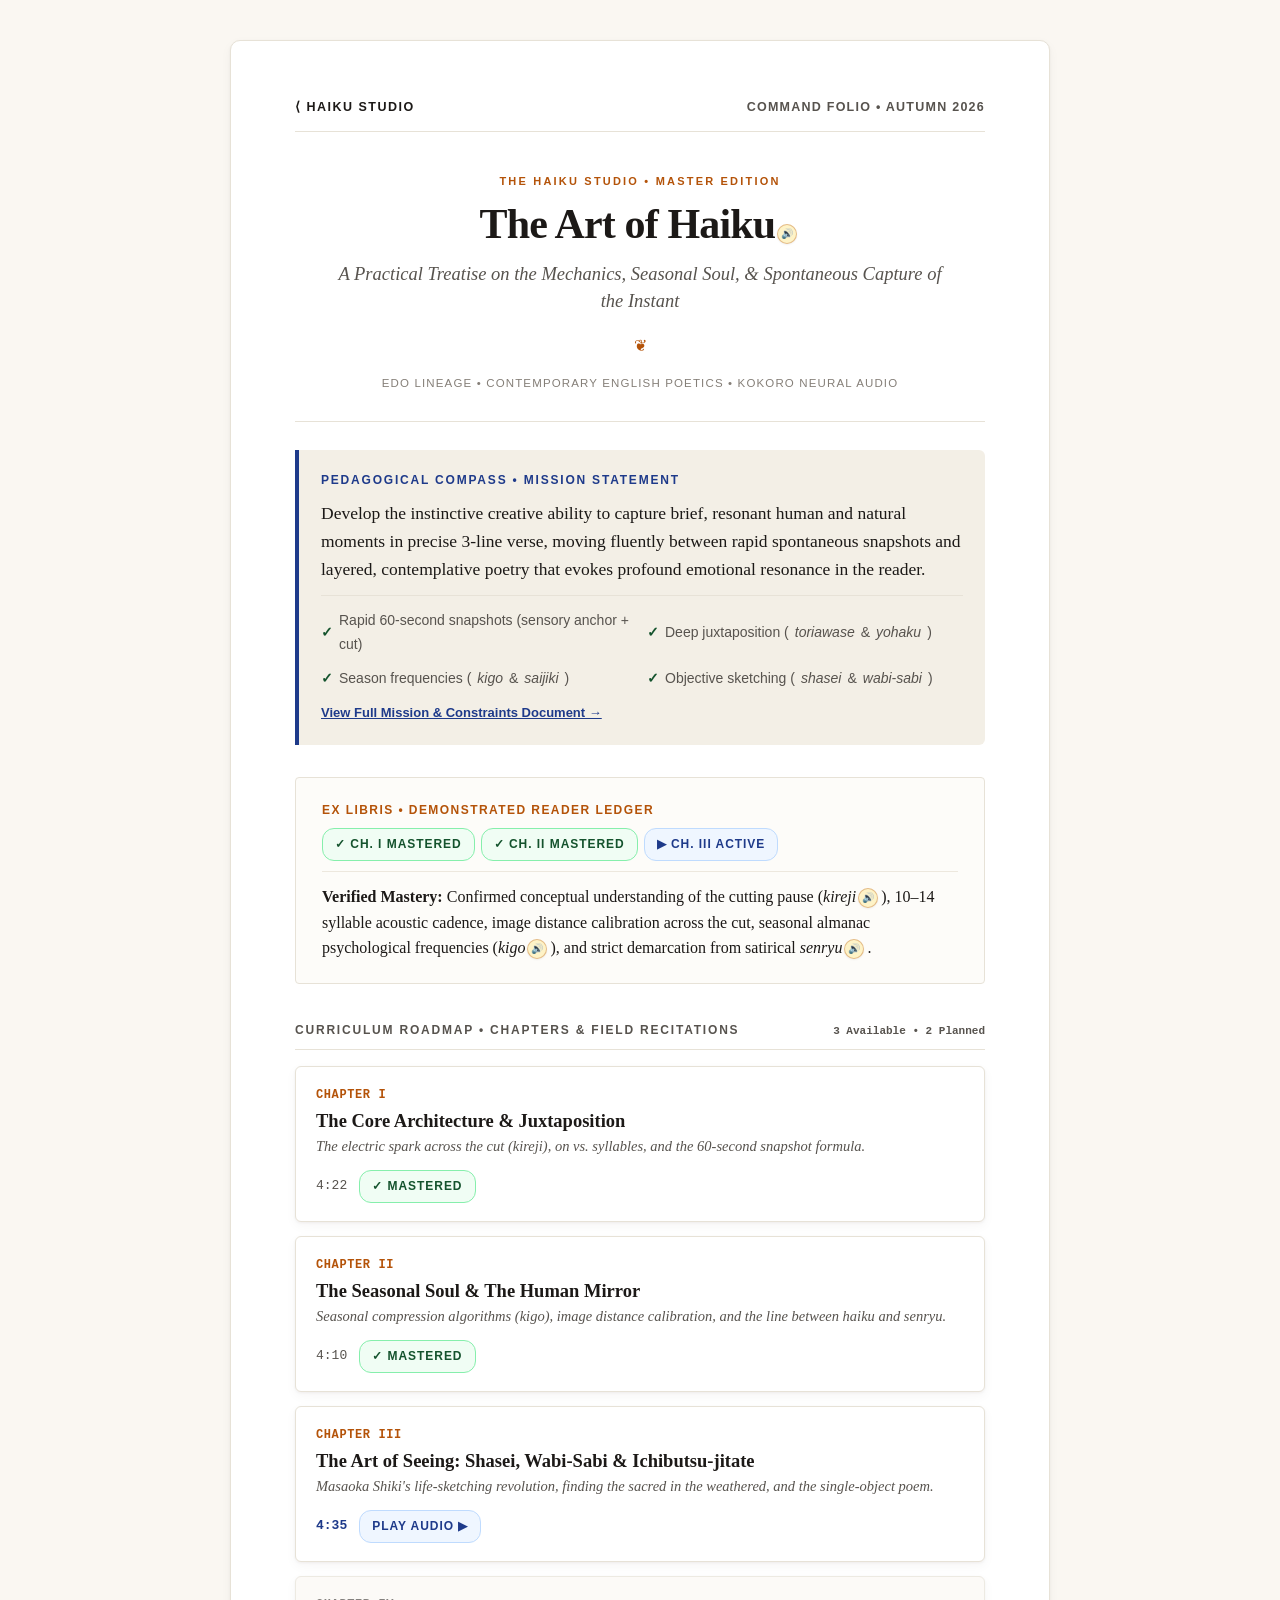
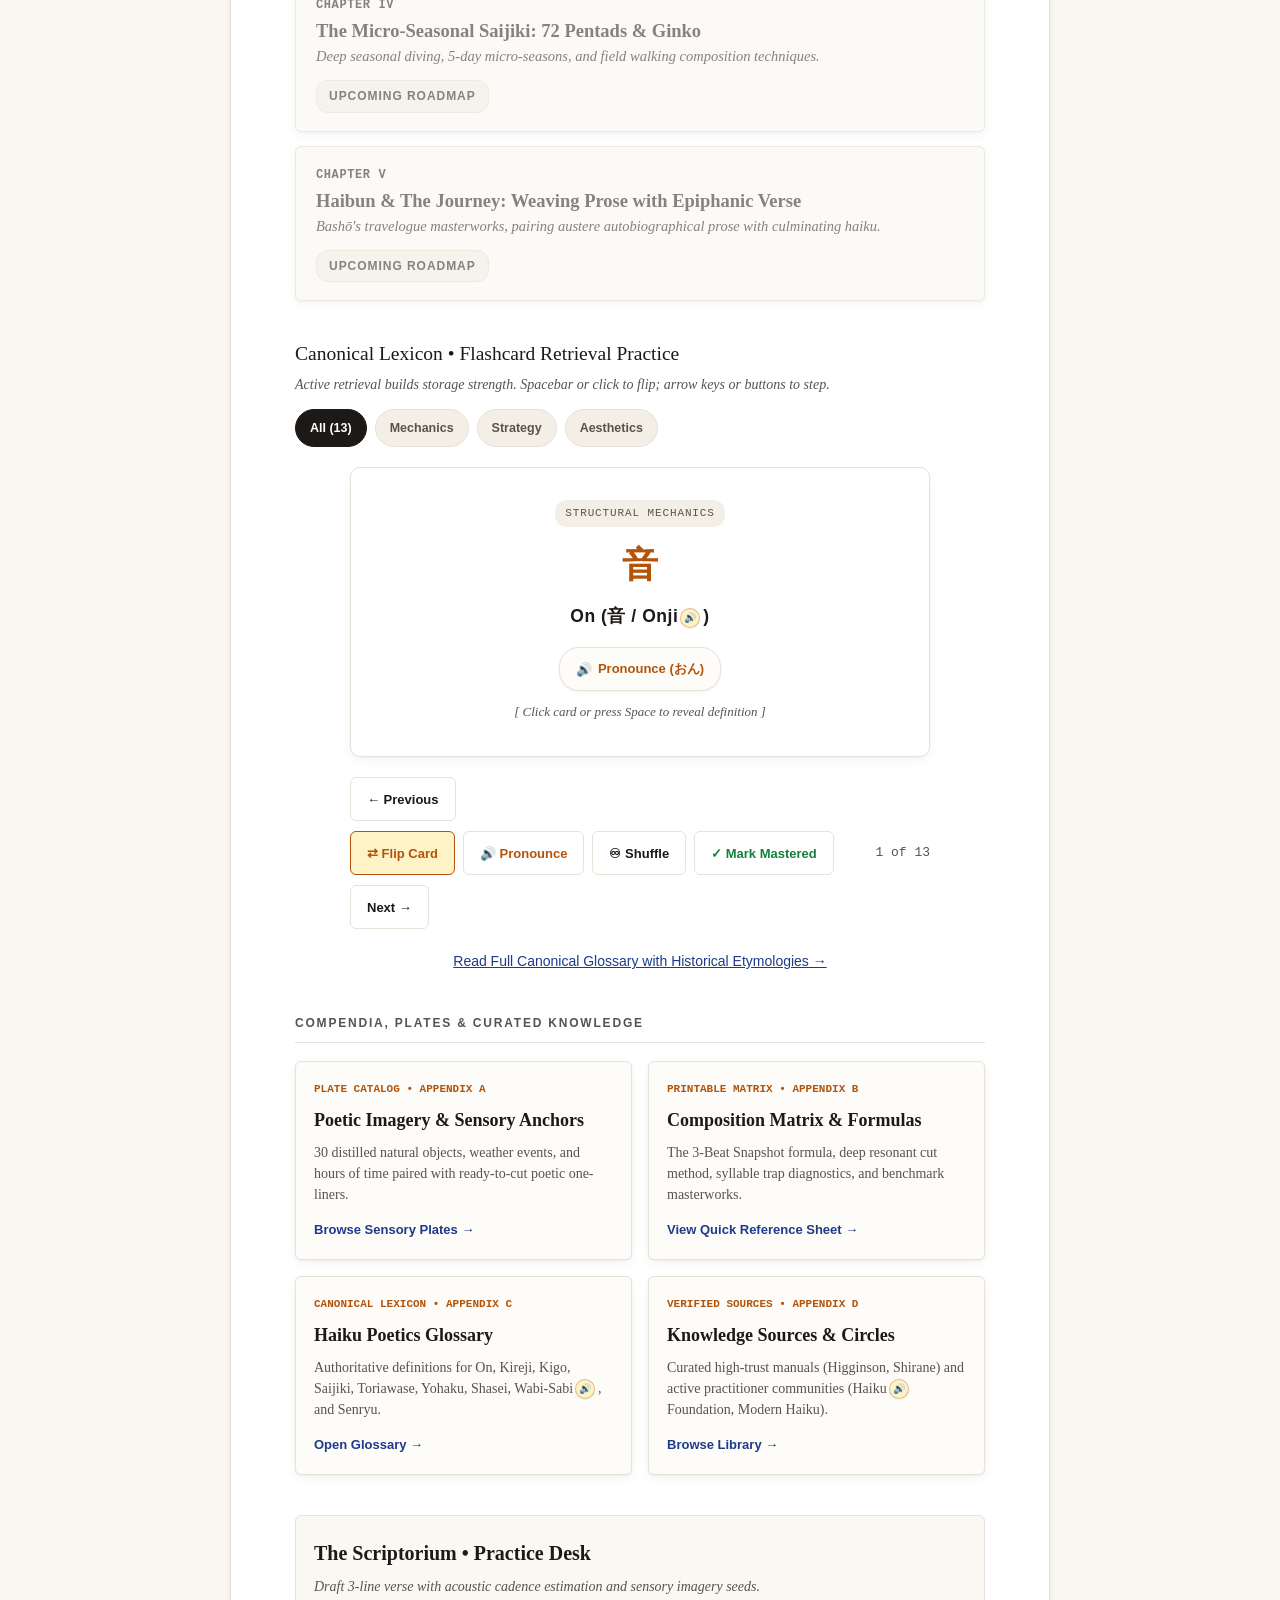
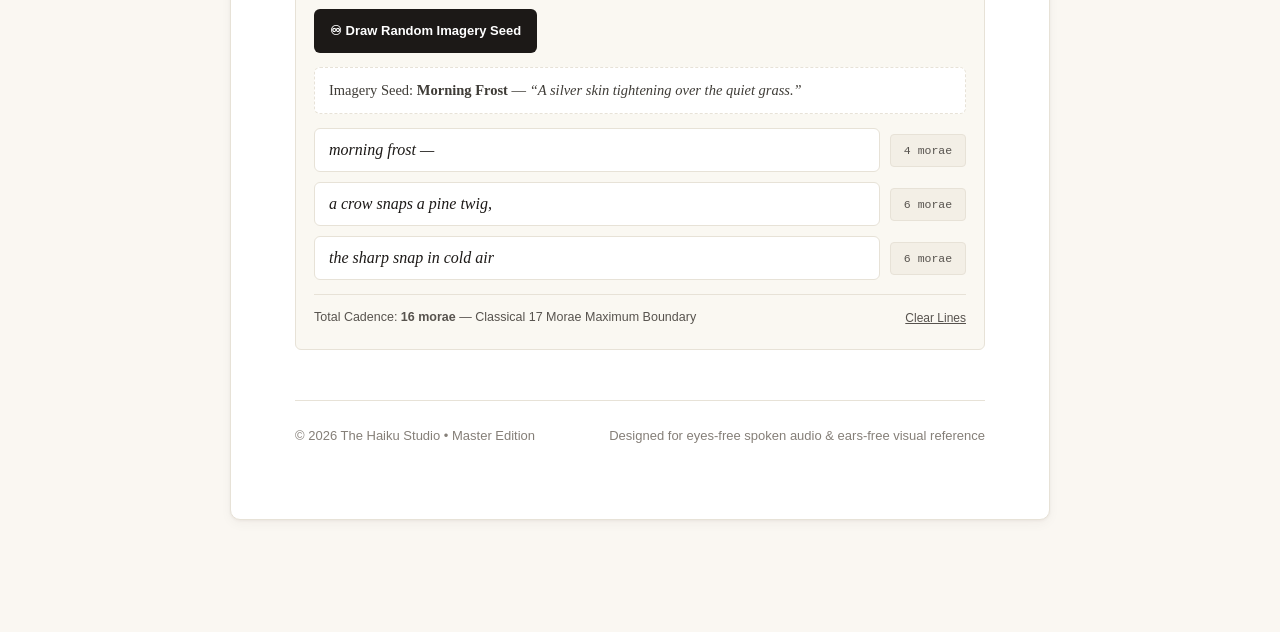
==== commit fa3eb8b4: "Implement mobile-first architecture across player, lessons, and references - Add sticky audio compan" ====
--- a/index.html
+++ b/index.html
@@ -9,9 +9,9 @@
     /* Dashboard specific refinements */
     .dashboard-hero {
       text-align: center;
-      padding: 16px 0 32px 0;
+      padding: 16px 0 28px 0;
       border-bottom: 1px solid var(--border-light);
-      margin-bottom: 32px;
+      margin-bottom: 28px;
     }
     .hero-supertitle {
       font-family: var(--font-sans);
@@ -24,7 +24,7 @@
     }
     .hero-title {
       font-family: var(--font-serif);
-      font-size: 42px;
+      font-size: clamp(28px, 6.5vw, 42px);
       font-weight: 700;
       line-height: 1.15;
       letter-spacing: -0.02em;
@@ -33,7 +33,7 @@
     }
     .hero-subtitle {
       font-family: var(--font-serif);
-      font-size: 18.5px;
+      font-size: clamp(16px, 3.5vw, 18.5px);
       font-style: italic;
       color: var(--text-muted);
       max-width: 620px;
@@ -47,8 +47,8 @@
     }
     .hero-meta {
       font-family: var(--font-sans);
-      font-size: 12px;
-      letter-spacing: 0.12em;
+      font-size: 11.5px;
+      letter-spacing: 0.1em;
       text-transform: uppercase;
       color: var(--text-faint);
     }
@@ -57,9 +57,9 @@
     .mission-compass-card {
       background: var(--bg-subtle);
       border-left: 4px solid var(--accent-blue);
-      border-radius: 0 4px 4px 0;
-      padding: 22px 26px;
-      margin-bottom: 36px;
+      border-radius: 0 var(--radius-sm) var(--radius-sm) 0;
+      padding: 20px 22px;
+      margin-bottom: 32px;
     }
     .compass-title {
       font-family: var(--font-sans);
@@ -71,14 +71,14 @@
       margin-bottom: 8px;
     }
     .compass-text {
-      font-size: 17.5px;
+      font-size: clamp(15.5px, 3.2vw, 17.5px);
       line-height: 1.6;
       color: var(--text-main);
       margin-bottom: 12px;
     }
     .compass-milestones {
       display: grid;
-      grid-template-columns: 1fr 1fr;
+      grid-template-columns: 1fr;
       gap: 10px;
       font-size: 14px;
       color: var(--text-muted);
@@ -86,8 +86,8 @@
       border-top: 1px solid var(--border-light);
       padding-top: 12px;
     }
-    @media (max-width: 680px) {
-      .compass-milestones { grid-template-columns: 1fr; }
+    @media (min-width: 641px) {
+      .compass-milestones { grid-template-columns: 1fr 1fr; }
     }
     .milestone-item {
       display: flex;
@@ -98,138 +98,6 @@
       color: var(--accent-green);
       font-weight: bold;
     }
-
-    /* Compendia Cards Grid */
-    .compendia-grid {
-      display: grid;
-      grid-template-columns: 1fr 1fr;
-      gap: 16px;
-      margin: 20px 0;
-    }
-    @media (max-width: 680px) {
-      .compendia-grid { grid-template-columns: 1fr; }
-    }
-    .compendium-card {
-      background: var(--bg-card);
-      border: 1px solid var(--border-light);
-      border-radius: 4px;
-      padding: 20px 22px;
-      text-decoration: none;
-      color: inherit;
-      transition: all 0.15s ease;
-      display: flex;
-      flex-direction: column;
-      justify-content: space-between;
-      box-shadow: var(--shadow-card);
-    }
-    .compendium-card:hover {
-      border-color: #cbd5e1;
-      background: var(--bg-surface);
-      transform: translateY(-2px);
-    }
-    .comp-badge {
-      font-family: var(--font-mono);
-      font-size: 11px;
-      text-transform: uppercase;
-      color: var(--accent-gold);
-      font-weight: 700;
-      margin-bottom: 6px;
-    }
-    .comp-title {
-      font-family: var(--font-serif);
-      font-size: 19px;
-      font-weight: 600;
-      color: var(--text-main);
-      margin-bottom: 6px;
-    }
-    .comp-desc {
-      font-size: 14px;
-      color: var(--text-muted);
-      line-height: 1.5;
-    }
-
-    /* Scriptorium */
-    .scriptorium {
-      background: #faf8f2;
-      border: 1px solid var(--border-light);
-      border-radius: 4px;
-      padding: 26px 30px;
-      margin: 40px 0;
-    }
-    .scriptorium-title {
-      font-family: var(--font-serif);
-      font-size: 22px;
-      font-weight: 700;
-      color: var(--text-main);
-      margin-bottom: 4px;
-    }
-    .prompt-banner {
-      background: #ffffff;
-      border: 1px dashed var(--border-light);
-      padding: 12px 18px;
-      border-radius: 4px;
-      font-size: 15px;
-      margin: 16px 0;
-      color: #3f3c37;
-    }
-    .line-row {
-      display: flex;
-      align-items: center;
-      gap: 12px;
-      margin-bottom: 10px;
-    }
-    .verse-input {
-      flex: 1;
-      padding: 10px 14px;
-      font-family: var(--font-serif);
-      font-size: 17px;
-      font-style: italic;
-      border: 1px solid var(--border-light);
-      border-radius: 4px;
-      background: #ffffff;
-      color: var(--text-main);
-      outline: none;
-    }
-    .verse-input:focus {
-      border-color: var(--accent-blue);
-      box-shadow: 0 0 0 2px rgba(30, 58, 138, 0.1);
-    }
-    .meter-pill {
-      font-family: var(--font-mono);
-      font-size: 12px;
-      padding: 6px 10px;
-      border-radius: 4px;
-      background: var(--bg-subtle);
-      border: 1px solid var(--border-light);
-      color: var(--text-muted);
-      width: 84px;
-      text-align: center;
-      flex-shrink: 0;
-    }
-    .scriptorium-footer {
-      display: flex;
-      justify-content: space-between;
-      align-items: center;
-      margin-top: 14px;
-      padding-top: 12px;
-      border-top: 1px solid var(--border-light);
-      font-family: var(--font-sans);
-      font-size: 13px;
-      color: var(--text-muted);
-    }
-    .book-btn {
-      font-family: var(--font-sans);
-      font-size: 13px;
-      font-weight: 600;
-      padding: 8px 16px;
-      border-radius: 4px;
-      background: var(--text-main);
-      color: #ffffff;
-      border: none;
-      cursor: pointer;
-      transition: background 0.15s;
-    }
-    .book-btn:hover { background: #383531; }
   </style>
 </head>
 <body>
--- a/assets/styles.css
+++ b/assets/styles.css
@@ -1,7 +1,7 @@
 /* ==========================================================================
-   teach-by-audio — Modern Book & Editorial Companion Stylesheet
-   Crafted with the aesthetic of fine book typography, archival paper tones,
-   and tactile companion elements.
+   teach-by-audio — Mobile-First Audio Learning Companion Stylesheet
+   Crafted thumb-first for smartphones with seamless scaling to tablets & desktops.
+   Zero external dependencies, 100% offline-ready.
    ========================================================================== */
 
 :root {
@@ -10,7 +10,7 @@
   --font-sans: -apple-system, BlinkMacSystemFont, "Segoe UI", Roboto, "Helvetica Neue", Arial, sans-serif;
   --font-mono: "SF Mono", "JetBrains Mono", "Menlo", "Consolas", "Monaco", monospace;
 
-  /* Archival Paper & Ink Palette */
+  /* Tactile Editorial Palette */
   --bg-primary: #faf7f2;
   --bg-surface: #ffffff;
   --bg-subtle: #f3efe6;
@@ -21,7 +21,7 @@
   --border-light: #e7e2d7;
   --border-fine: #ede8de;
 
-  /* Bookbinding Accents */
+  /* Accent Tones */
   --accent-blue: #1e3a8a;
   --accent-blue-light: #eff6ff;
   --accent-green: #14532d;
@@ -31,58 +31,101 @@
   --accent-gold: #b45309;
   --accent-gold-light: #fef3c7;
 
-  /* Book Geometry & Elevation */
-  --measure-width: 800px;
-  --shadow-book: 0 1px 3px rgba(40, 28, 14, 0.04), 0 8px 24px rgba(40, 28, 14, 0.06);
-  --shadow-card: 0 2px 8px rgba(40, 28, 14, 0.04);
-}
-
-* {
+  /* Layout & Sizing */
+  --measure-width: 820px;
+  --touch-target-min: 44px;
+  --radius-sm: 6px;
+  --radius-md: 10px;
+  --radius-lg: 16px;
+  --shadow-subtle: 0 1px 3px rgba(40, 28, 14, 0.05), 0 4px 12px rgba(40, 28, 14, 0.04);
+  --shadow-floating: 0 -4px 24px rgba(28, 25, 23, 0.28);
+}
+
+/* ==========================================================================
+   1. Base Mobile Reset & Touch Defaults (320px - 640px)
+   ========================================================================== */
+
+*, *::before, *::after {
   box-sizing: border-box;
   margin: 0;
   padding: 0;
+  -webkit-tap-highlight-color: transparent;
+}
+
+html {
+  -webkit-text-size-adjust: 100%;
+  scroll-behavior: smooth;
 }
 
 body {
   font-family: var(--font-serif);
-  font-size: 19.5px;
-  line-height: 1.72;
+  font-size: 18px;
+  line-height: 1.68;
   color: var(--text-main);
   background-color: var(--bg-primary);
-  padding: 36px 16px 96px;
+  /* Generous bottom padding to account for the sticky mobile audio player dock */
+  padding: 12px 10px calc(86px + env(safe-area-inset-bottom, 20px));
   -webkit-font-smoothing: antialiased;
   -moz-osx-font-smoothing: grayscale;
-}
-
-/* Book Leaf Container */
+  text-rendering: optimizeLegibility;
+}
+
+/* Main Content Container — Full bleed on small mobile, elegant container on larger screens */
 .lesson-container {
+  width: 100%;
   max-width: var(--measure-width);
   margin: 0 auto;
   background-color: var(--bg-surface);
-  padding: 56px 64px 72px;
-  border-radius: 4px;
-  box-shadow: var(--shadow-book);
+  padding: 20px 16px 36px;
+  border-radius: var(--radius-sm);
+  box-shadow: var(--shadow-subtle);
   border: 1px solid var(--border-light);
   position: relative;
 }
 
-@media (max-width: 680px) {
-  body { padding: 12px 8px 48px; font-size: 18px; }
-  .lesson-container { padding: 28px 20px 40px; border-radius: 0; border: none; }
-}
-
-/* Running Header (Book Folio Bar) */
+/* ==========================================================================
+   2. Responsive Scaled Layouts (Tablet / Desktop Enhancements)
+   ========================================================================== */
+
+@media (min-width: 641px) {
+  body {
+    padding: 28px 18px 100px;
+    font-size: 19px;
+    line-height: 1.7;
+  }
+  .lesson-container {
+    padding: 40px 44px 56px;
+    border-radius: var(--radius-md);
+  }
+}
+
+@media (min-width: 900px) {
+  body {
+    padding: 40px 24px 112px;
+    font-size: 19.5px;
+    line-height: 1.72;
+  }
+  .lesson-container {
+    padding: 56px 64px 72px;
+    border-radius: var(--radius-md);
+  }
+}
+
+/* ==========================================================================
+   3. Running Navigation Bar & Breadcrumb
+   ========================================================================== */
+
 .lesson-nav {
   display: flex;
   justify-content: space-between;
   align-items: center;
   font-family: var(--font-sans);
-  font-size: 13px;
+  font-size: 12.5px;
   text-transform: uppercase;
-  letter-spacing: 0.12em;
+  letter-spacing: 0.1em;
   color: var(--text-muted);
-  margin-bottom: 32px;
-  padding-bottom: 14px;
+  margin-bottom: 24px;
+  padding-bottom: 12px;
   border-bottom: 1px solid var(--border-light);
 }
 
@@ -93,12 +136,15 @@
   display: inline-flex;
   align-items: center;
   gap: 6px;
+  padding: 6px 4px;
+  min-height: var(--touch-target-min);
+  touch-action: manipulation;
   transition: color 0.15s ease-in-out;
 }
 
-.lesson-nav a.dashboard-link:hover {
+.lesson-nav a.dashboard-link:hover,
+.lesson-nav a.dashboard-link:active {
   color: var(--accent-gold);
-  text-decoration: none;
 }
 
 .lesson-index-badge {
@@ -107,52 +153,54 @@
   font-variant-numeric: tabular-nums;
 }
 
-/* Chapter Title & Rubric */
+/* ==========================================================================
+   4. Lesson Header, Titles & Outcomes
+   ========================================================================== */
+
 .lesson-header {
-  margin-bottom: 36px;
-  padding-bottom: 28px;
+  margin-bottom: 28px;
+  padding-bottom: 22px;
   border-bottom: 1px solid var(--border-light);
 }
 
 .lesson-badge {
   font-family: var(--font-sans);
-  font-size: 12px;
+  font-size: 11.5px;
   font-weight: 700;
   text-transform: uppercase;
-  letter-spacing: 0.15em;
+  letter-spacing: 0.14em;
   color: var(--accent-gold);
-  margin-bottom: 12px;
+  margin-bottom: 10px;
   display: inline-block;
 }
 
 h1.lesson-title {
   font-family: var(--font-serif);
-  font-size: 38px;
-  font-weight: 700;
-  line-height: 1.2;
+  font-size: clamp(24px, 6.2vw, 38px);
+  font-weight: 700;
+  line-height: 1.22;
   letter-spacing: -0.02em;
   color: var(--text-main);
-  margin-bottom: 18px;
-}
-
-/* Chapter Epigraph & Learning Objective */
+  margin-bottom: 14px;
+}
+
 .mission-outcome-box {
   background-color: var(--bg-subtle);
-  border-left: 3px solid var(--accent-gold);
-  padding: 16px 22px;
-  border-radius: 0 4px 4px 0;
+  border-left: 3.5px solid var(--accent-gold);
+  padding: 14px 18px;
+  border-radius: 0 var(--radius-sm) var(--radius-sm) 0;
   font-family: var(--font-serif);
   font-style: italic;
-  font-size: 17.5px;
+  font-size: 16.5px;
   color: #3f3c37;
-  line-height: 1.6;
-  margin-top: 20px;
+  line-height: 1.55;
+  margin-top: 16px;
 }
 
 .mission-outcome-box strong {
   font-family: var(--font-sans);
   font-style: normal;
-  font-size: 13px;
+  font-size: 12px;
   text-transform: uppercase;
   letter-spacing: 0.1em;
   color: var(--accent-gold);
@@ -160,70 +208,350 @@
   margin-bottom: 4px;
 }
 
-/* Audio Edition Companion Reader (Dark Book-Cloth Finish) */
+/* ==========================================================================
+   5. Non-English Pronunciation Guide & Inline Buttons (Touch Optimized)
+   ========================================================================== */
+
+.pronounce-box {
+  margin-top: 18px;
+  padding: 16px 18px;
+  background: var(--bg-card);
+  border: 1px solid var(--border-light);
+  border-radius: var(--radius-sm);
+  box-shadow: 0 1px 4px rgba(40, 28, 14, 0.04);
+}
+
+.pronounce-box-title {
+  font-family: var(--font-sans);
+  font-size: 11px;
+  font-weight: 700;
+  text-transform: uppercase;
+  letter-spacing: 0.14em;
+  color: var(--accent-gold);
+  margin-bottom: 10px;
+  display: block;
+}
+
+.pronounce-list {
+  display: flex;
+  flex-direction: column;
+  gap: 10px;
+}
+
+.pronounce-row {
+  display: flex;
+  align-items: center;
+  justify-content: space-between;
+  gap: 14px;
+  background: var(--bg-subtle);
+  border: 1px solid var(--border-light);
+  border-radius: var(--radius-sm);
+  padding: 12px 16px;
+  transition: all 0.15s ease-in-out;
+}
+
+.pronounce-row:hover {
+  background: #fbf8f2;
+  border-color: #d6cfc0;
+}
+
+.pronounce-row-main {
+  flex: 1;
+  min-width: 0;
+}
+
+.pronounce-term-header {
+  display: flex;
+  align-items: center;
+  flex-wrap: wrap;
+  gap: 8px;
+  margin-bottom: 3px;
+}
+
+.pronounce-term {
+  font-family: var(--font-serif);
+  font-size: 16.5px;
+  font-weight: 700;
+  color: var(--text-main);
+  letter-spacing: -0.01em;
+}
+
+.pronounce-translit {
+  font-family: var(--font-sans);
+  font-size: 13.5px;
+  color: var(--text-muted);
+  white-space: nowrap;
+}
+
+.pronounce-ipa {
+  font-family: var(--font-mono);
+  font-size: 12px;
+  color: var(--text-faint, #78716c);
+  background: rgba(0, 0, 0, 0.04);
+  padding: 1px 6px;
+  border-radius: 4px;
+}
+
+.pronounce-lang {
+  font-family: var(--font-sans);
+  font-size: 10px;
+  text-transform: uppercase;
+  letter-spacing: 0.08em;
+  font-weight: 700;
+  background: #e7e2d7;
+  color: #44403c;
+  padding: 2px 7px;
+  border-radius: 4px;
+  margin-left: 2px;
+}
+
+.pronounce-meaning {
+  font-family: var(--font-sans);
+  font-size: 13.5px;
+  line-height: 1.48;
+  color: var(--text-muted);
+  margin: 0;
+}
+
+.pronounce-row .pronounce-btn {
+  flex-shrink: 0;
+  width: 36px;
+  height: 36px;
+  min-width: 36px;
+  min-height: 36px;
+  border-radius: 50%;
+  font-size: 16px;
+  background: #ffffff;
+  border: 1px solid var(--border-light);
+  box-shadow: 0 1px 3px rgba(0, 0, 0, 0.06);
+}
+
+.pronounce-row .pronounce-btn:hover,
+.pronounce-row .pronounce-btn:active {
+  background: #fef3c7;
+  border-color: #f59e0b;
+  color: #b45309;
+}
+
+/* Inline Pronunciation Button with Expanded Touch Area */
+.pronounce-wrapper {
+  display: inline-flex;
+  align-items: baseline;
+  gap: 4px;
+  white-space: nowrap;
+}
+
+.pronounce-btn {
+  display: inline-flex;
+  align-items: center;
+  justify-content: center;
+  background: var(--bg-subtle);
+  border: 1px solid var(--border-light);
+  color: var(--accent-blue);
+  font-size: 13px;
+  line-height: 1;
+  width: 28px;
+  height: 28px;
+  border-radius: 50%;
+  cursor: pointer;
+  padding: 0;
+  margin: 0 2px;
+  vertical-align: middle;
+  transition: all 0.15s ease-in-out;
+  user-select: none;
+  touch-action: manipulation;
+  position: relative;
+}
+
+/* Expanded invisible tap hit-zone for effortless mobile taps */
+.pronounce-btn::before {
+  content: "";
+  position: absolute;
+  top: -8px;
+  bottom: -8px;
+  left: -8px;
+  right: -8px;
+}
+
+.pronounce-btn:hover,
+.pronounce-btn:active {
+  background: #fef3c7;
+  border-color: #f59e0b;
+  color: #b45309;
+  transform: scale(1.15);
+}
+
+.pronounce-btn.playing {
+  background: #dcfce7;
+  border-color: #16a34a;
+  color: #15803d;
+  animation: pulse-speaker 0.8s infinite;
+}
+
+@keyframes pulse-speaker {
+  0% { transform: scale(1); }
+  50% { transform: scale(1.2); }
+  100% { transform: scale(1); }
+}
+
+/* Tactile Golden Word Audio Button (Studio Unified) */
+.ja-audio-btn {
+  display: inline-flex;
+  align-items: center;
+  justify-content: center;
+  width: 20px;
+  height: 20px;
+  min-width: 20px;
+  min-height: 20px;
+  margin: 0 3px 0 2px;
+  padding: 0;
+  border: 1px solid rgba(180, 83, 9, 0.35);
+  background: #fef3c7;
+  color: #92400e;
+  border-radius: 50%;
+  font-size: 10px;
+  line-height: 1;
+  cursor: pointer;
+  vertical-align: 1px;
+  touch-action: manipulation;
+  transition: all 0.15s ease-in-out;
+  user-select: none;
+  box-shadow: 0 1px 2px rgba(0,0,0,0.06);
+  position: relative;
+}
+
+.ja-audio-btn::before {
+  content: "";
+  position: absolute;
+  top: -8px;
+  bottom: -8px;
+  left: -8px;
+  right: -8px;
+}
+
+.ja-audio-btn:hover, .ja-audio-btn:active {
+  background: #fde68a;
+  border-color: #b45309;
+  color: #78350f;
+  transform: scale(1.18);
+}
+
+.ja-audio-btn.playing {
+  background: #b45309;
+  color: #ffffff;
+  border-color: #92400e;
+  animation: pulse-audio 1.1s infinite ease-in-out;
+}
+
+.term-audio-btn {
+  display: inline-flex;
+  align-items: center;
+  justify-content: center;
+  gap: 5px;
+  background: var(--bg-subtle);
+  border: 1px solid var(--border-light);
+  color: var(--accent-gold);
+  font-family: var(--font-sans);
+  font-size: 12px;
+  font-weight: 600;
+  padding: 5px 12px;
+  min-height: 34px;
+  border-radius: 14px;
+  cursor: pointer;
+  touch-action: manipulation;
+  transition: all 0.15s ease;
+  vertical-align: middle;
+  margin-left: 6px;
+}
+
+.term-audio-btn:hover, .term-audio-btn:active {
+  background: var(--accent-gold-light);
+  border-color: var(--accent-gold);
+}
+
+.term-audio-btn.playing {
+  background: var(--accent-gold);
+  color: #ffffff;
+  border-color: var(--accent-gold);
+}
+
+/* ==========================================================================
+   6. Audio Player Companion Widget (Mobile First)
+   ========================================================================== */
+
 .player-widget {
   background: #1c1917;
   color: #f5f5f4;
-  border-radius: 8px;
-  padding: 22px 26px;
-  margin-bottom: 40px;
-  box-shadow: 0 10px 25px -4px rgba(28, 25, 23, 0.25);
+  border-radius: var(--radius-md);
+  padding: 16px 16px 18px;
+  margin-bottom: 28px;
+  box-shadow: 0 8px 24px -4px rgba(28, 25, 23, 0.28);
   border: 1px solid #292524;
 }
 
+@media (min-width: 641px) {
+  .player-widget {
+    padding: 22px 26px;
+    margin-bottom: 38px;
+  }
+}
+
 .player-top-row {
   display: flex;
   justify-content: space-between;
   align-items: center;
-  margin-bottom: 16px;
+  margin-bottom: 14px;
   flex-wrap: wrap;
+  gap: 12px;
+}
+
+.player-main-controls {
+  display: flex;
+  align-items: center;
   gap: 14px;
 }
 
-.player-main-controls {
-  display: flex;
-  align-items: center;
-  gap: 16px;
-}
-
 .play-btn {
-  width: 46px;
-  height: 46px;
+  width: 50px;
+  height: 50px;
+  min-width: var(--touch-target-min);
+  min-height: var(--touch-target-min);
   border-radius: 50%;
   border: none;
   background-color: #f5f5f4;
   color: #1c1917;
-  display: flex;
+  display: inline-flex;
   align-items: center;
   justify-content: center;
   cursor: pointer;
-  font-size: 16px;
-  transition: transform 0.15s, background-color 0.15s;
-  box-shadow: 0 2px 6px rgba(0, 0, 0, 0.2);
-}
-
-.play-btn:hover {
+  font-size: 18px;
+  touch-action: manipulation;
+  transition: transform 0.12s ease, background-color 0.15s ease;
+  box-shadow: 0 2px 8px rgba(0, 0, 0, 0.25);
+  flex-shrink: 0;
+}
+
+.play-btn:active {
+  transform: scale(0.92);
   background-color: #fbbf24;
-  transform: scale(1.04);
-}
-
-.play-btn:active {
-  transform: scale(0.96);
 }
 
 .player-time-display {
   font-family: var(--font-mono);
-  font-size: 13px;
+  font-size: 13.5px;
   color: #a8a29e;
   letter-spacing: 0.05em;
-}
-
+  font-variant-numeric: tabular-nums;
+}
+
+/* Mobile-Friendly Speed Selector */
 .speed-selector {
   display: flex;
-  gap: 4px;
+  gap: 3px;
   background: #292524;
   padding: 3px;
-  border-radius: 6px;
+  border-radius: var(--radius-sm);
+  max-width: 100%;
 }
 
 .speed-btn {
@@ -231,70 +559,119 @@
   border: none;
   color: #a8a29e;
   font-family: var(--font-sans);
-  font-size: 11px;
-  font-weight: 700;
-  padding: 4px 8px;
+  font-size: 12px;
+  font-weight: 700;
+  padding: 8px 10px;
+  min-height: 36px;
+  min-width: 36px;
   border-radius: 4px;
   cursor: pointer;
-  transition: all 0.15s;
-}
-
-.speed-btn.active, .speed-btn:hover {
+  touch-action: manipulation;
+  transition: all 0.12s ease;
+  display: inline-flex;
+  align-items: center;
+  justify-content: center;
+}
+
+.speed-btn.active,
+.speed-btn:hover,
+.speed-btn:active {
   background: #44403c;
   color: #ffffff;
 }
 
-/* Tactile Scrubber Slider */
+/* Touch-optimized Scrubber Slider */
 .scrub-container {
   display: flex;
   align-items: center;
   gap: 10px;
-  margin-bottom: 18px;
+  margin-bottom: 16px;
+  padding: 6px 0;
 }
 
 .scrub-slider {
   flex: 1;
   -webkit-appearance: none;
-  height: 5px;
-  border-radius: 3px;
+  appearance: none;
+  height: 8px;
+  border-radius: 4px;
   background: #44403c;
   outline: none;
   cursor: pointer;
+  touch-action: manipulation;
 }
 
 .scrub-slider::-webkit-slider-thumb {
   -webkit-appearance: none;
-  width: 14px;
-  height: 14px;
+  appearance: none;
+  width: 22px;
+  height: 22px;
   border-radius: 50%;
   background: #fbbf24;
   cursor: pointer;
-  box-shadow: 0 0 6px rgba(251, 191, 36, 0.5);
-  border: 1px solid #ffffff;
-}
-
-/* Chapter Timeline Bookmark Pills */
+  box-shadow: 0 0 8px rgba(251, 191, 36, 0.6);
+  border: 2px solid #ffffff;
+  transition: transform 0.12s ease;
+}
+
+.scrub-slider:active::-webkit-slider-thumb {
+  transform: scale(1.25);
+}
+
+.scrub-slider::-moz-range-thumb {
+  width: 22px;
+  height: 22px;
+  border-radius: 50%;
+  background: #fbbf24;
+  cursor: pointer;
+  box-shadow: 0 0 8px rgba(251, 191, 36, 0.6);
+  border: 2px solid #ffffff;
+}
+
+/* Chapter Timeline Bookmark Ribbon (Momentum Carousel on Mobile, Wrapped on Desktop) */
 .timeline-pills {
   display: flex;
   gap: 8px;
-  flex-wrap: wrap;
+  overflow-x: auto;
+  -webkit-overflow-scrolling: touch;
+  scroll-snap-type: x proximity;
+  padding-bottom: 4px;
+  scrollbar-width: none;
+}
+
+.timeline-pills::-webkit-scrollbar {
+  display: none;
+}
+
+@media (min-width: 680px) {
+  .timeline-pills {
+    flex-wrap: wrap;
+    overflow-x: visible;
+  }
 }
 
 .segment-pill {
-  font-family: var(--font-sans);
-  font-size: 11.5px;
+  flex-shrink: 0;
+  scroll-snap-align: start;
+  font-family: var(--font-sans);
+  font-size: 12px;
   font-weight: 600;
   letter-spacing: 0.02em;
-  padding: 5px 12px;
-  border-radius: 14px;
+  padding: 8px 14px;
+  min-height: 38px;
+  border-radius: 20px;
   background: #292524;
   border: 1px solid #44403c;
   color: #a8a29e;
   cursor: pointer;
+  touch-action: manipulation;
   transition: all 0.15s ease-in-out;
-}
-
-.segment-pill:hover {
+  display: inline-flex;
+  align-items: center;
+}
+
+.segment-pill:hover,
+.segment-pill:active {
   background: #383531;
   color: #f5f5f4;
   border-color: #78716c;
@@ -304,7 +681,7 @@
   background: #d97706;
   color: #ffffff;
   border-color: #fef3c7;
-  box-shadow: 0 0 8px rgba(217, 119, 6, 0.4);
+  box-shadow: 0 0 10px rgba(217, 119, 6, 0.45);
 }
 
 .segment-pill.checkpoint {
@@ -316,34 +693,176 @@
   border-color: #fde68a;
 }
 
-/* Checkpoint Alert Banner (Archival Note) */
+/* ==========================================================================
+   7. Mobile Sticky Mini-Player Companion Bar
+   Provides one-thumb audio controls as user scrolls through visual cards & quizzes.
+   ========================================================================== */
+
+.mobile-mini-player {
+  position: fixed;
+  bottom: 0;
+  left: 0;
+  right: 0;
+  background: #1c1917;
+  color: #f5f5f4;
+  border-top: 1px solid #292524;
+  box-shadow: var(--shadow-floating);
+  z-index: 1000;
+  transform: translateY(110%);
+  transition: transform 0.28s cubic-bezier(0.16, 1, 0.3, 1);
+  padding: 0 14px calc(8px + env(safe-area-inset-bottom, 12px));
+}
+
+.mobile-mini-player.is-visible {
+  transform: translateY(0);
+}
+
+@media (min-width: 960px) {
+  /* On desktop displays, the main player remains easily visible alongside content */
+  .mobile-mini-player {
+    display: none !important;
+  }
+}
+
+.mini-progress-bar {
+  width: 100%;
+  height: 3px;
+  background: #292524;
+  margin-bottom: 8px;
+  position: relative;
+  overflow: hidden;
+}
+
+.mini-progress-fill {
+  height: 100%;
+  width: 0%;
+  background: #fbbf24;
+  transition: width 0.1s linear;
+}
+
+.mini-player-content {
+  display: flex;
+  align-items: center;
+  justify-content: space-between;
+  gap: 12px;
+  max-width: var(--measure-width);
+  margin: 0 auto;
+}
+
+.mini-play-btn {
+  width: 44px;
+  height: 44px;
+  min-width: 44px;
+  min-height: 44px;
+  border-radius: 50%;
+  border: none;
+  background: #f5f5f4;
+  color: #1c1917;
+  display: inline-flex;
+  align-items: center;
+  justify-content: center;
+  font-size: 16px;
+  cursor: pointer;
+  touch-action: manipulation;
+  flex-shrink: 0;
+  box-shadow: 0 2px 6px rgba(0, 0, 0, 0.3);
+  transition: transform 0.12s ease, background-color 0.15s ease;
+}
+
+.mini-play-btn:active {
+  transform: scale(0.92);
+  background: #fbbf24;
+}
+
+.mini-info {
+  flex: 1;
+  min-width: 0;
+  cursor: pointer;
+  touch-action: manipulation;
+}
+
+.mini-segment-title {
+  display: block;
+  font-family: var(--font-sans);
+  font-size: 13.5px;
+  font-weight: 700;
+  color: #f5f5f4;
+  white-space: nowrap;
+  overflow: hidden;
+  text-overflow: ellipsis;
+}
+
+.mini-time {
+  display: block;
+  font-family: var(--font-mono);
+  font-size: 11px;
+  color: #a8a29e;
+  letter-spacing: 0.04em;
+}
+
+.mini-action-btn {
+  background: #292524;
+  border: 1px solid #44403c;
+  color: #fbbf24;
+  width: 40px;
+  height: 40px;
+  min-width: 40px;
+  min-height: 40px;
+  border-radius: 50%;
+  font-size: 18px;
+  display: flex;
+  align-items: center;
+  justify-content: center;
+  cursor: pointer;
+  touch-action: manipulation;
+  flex-shrink: 0;
+}
+
+.mini-action-btn:active {
+  background: #44403c;
+}
+
+/* ==========================================================================
+   8. Checkpoint Alert Banner
+   ========================================================================== */
+
 .checkpoint-pause-banner {
   display: none;
   background-color: #fffbeb;
   border: 1px solid #f59e0b;
   border-left: 4px solid #b45309;
-  border-radius: 4px;
-  padding: 16px 20px;
-  margin-bottom: 28px;
+  border-radius: var(--radius-sm);
+  padding: 14px 16px;
+  margin-bottom: 24px;
   color: #78350f;
   font-family: var(--font-sans);
-  font-size: 15px;
+  font-size: 14.5px;
   line-height: 1.5;
 }
 
-/* Visual Plates & Figures Section */
+/* ==========================================================================
+   9. Synchronized Visual Supporting Cards
+   ========================================================================== */
+
 .visual-cards-section {
-  margin-bottom: 40px;
+  margin-bottom: 32px;
 }
 
 .visual-card {
   display: none;
   background: var(--bg-card);
   border: 1px solid var(--border-light);
-  border-radius: 4px;
-  padding: 28px 32px;
-  margin-bottom: 24px;
-  box-shadow: var(--shadow-card);
+  border-radius: var(--radius-sm);
+  padding: 20px 18px;
+  margin-bottom: 20px;
+  box-shadow: var(--shadow-subtle);
+}
+
+@media (min-width: 641px) {
+  .visual-card {
+    padding: 28px 32px;
+    margin-bottom: 24px;
+  }
 }
 
 .visual-card.active {
@@ -352,50 +871,60 @@
 
 .visual-card h3 {
   font-family: var(--font-serif);
-  font-size: 22px;
+  font-size: 20px;
   font-weight: 700;
   color: var(--text-main);
-  margin-bottom: 14px;
-  padding-bottom: 8px;
+  margin-bottom: 12px;
+  padding-bottom: 6px;
   border-bottom: 1px solid var(--border-fine);
 }
 
 .visual-card .caption {
   font-family: var(--font-serif);
-  font-size: 15px;
+  font-size: 14px;
   font-style: italic;
   color: var(--text-muted);
-  margin-top: 16px;
-  padding-top: 10px;
+  margin-top: 14px;
+  padding-top: 8px;
   border-top: 1px dashed var(--border-fine);
 }
 
-/* Reading Comprehension Checkpoints */
+/* ==========================================================================
+   10. Interactive Checkpoints (Thumb Ergonomics)
+   ========================================================================== */
+
 .checkpoints-section {
-  margin-bottom: 44px;
+  margin-bottom: 36px;
 }
 
 .checkpoint-card {
   background: var(--bg-surface);
   border: 1px solid var(--border-light);
-  border-radius: 4px;
-  padding: 26px 30px;
-  margin-bottom: 24px;
-  box-shadow: var(--shadow-card);
+  border-radius: var(--radius-sm);
+  padding: 20px 16px;
+  margin-bottom: 20px;
+  box-shadow: var(--shadow-subtle);
+}
+
+@media (min-width: 641px) {
+  .checkpoint-card {
+    padding: 26px 30px;
+    margin-bottom: 24px;
+  }
 }
 
 .checkpoint-card.highlighted {
   border-color: var(--accent-gold);
-  box-shadow: 0 4px 16px rgba(180, 83, 9, 0.12);
+  box-shadow: 0 4px 16px rgba(180, 83, 9, 0.15);
 }
 
 .checkpoint-card h4 {
   font-family: var(--font-serif);
-  font-size: 20px;
-  font-weight: 700;
-  margin-bottom: 18px;
+  font-size: 19px;
+  font-weight: 700;
+  margin-bottom: 16px;
   color: var(--text-main);
-  line-height: 1.4;
+  line-height: 1.38;
 }
 
 .options-list {
@@ -408,20 +937,29 @@
 .option-btn {
   text-align: left;
   font-family: var(--font-serif);
-  font-size: 17.5px;
-  line-height: 1.5;
-  padding: 13px 20px;
+  font-size: 16.5px;
+  line-height: 1.48;
+  padding: 14px 16px;
+  min-height: 50px;
   background: var(--bg-card);
   border: 1px solid var(--border-light);
-  border-radius: 4px;
-  cursor: pointer;
+  border-radius: var(--radius-sm);
+  cursor: pointer;
+  touch-action: manipulation;
   transition: all 0.15s ease-in-out;
   color: var(--text-main);
+  display: flex;
+  align-items: center;
 }
 
 .option-btn:hover:not(:disabled) {
   background: var(--bg-subtle);
   border-color: #cbd5e1;
+}
+
+.option-btn:active:not(:disabled) {
+  transform: scale(0.985);
+  background: var(--bg-subtle);
 }
 
 .option-btn.selected-correct {
@@ -440,10 +978,10 @@
 
 .checkpoint-feedback {
   display: none;
-  padding: 14px 18px;
-  border-radius: 4px;
-  font-size: 15px;
-  line-height: 1.55;
+  padding: 12px 16px;
+  border-radius: var(--radius-sm);
+  font-size: 14px;
+  line-height: 1.5;
   font-family: var(--font-sans);
 }
 
@@ -461,34 +999,45 @@
   border-left: 3px solid var(--accent-red);
 }
 
-/* Demonstrated Evidence & Ledger */
+/* ==========================================================================
+   11. Demonstrated Learning Evidence & Export
+   ========================================================================== */
+
 .evidence-section {
   background: var(--bg-card);
   border: 1px dashed #d6d0c2;
-  border-radius: 4px;
-  padding: 26px 30px;
-  margin-top: 40px;
+  border-radius: var(--radius-sm);
+  padding: 22px 18px;
+  margin-top: 32px;
   text-align: center;
+}
+
+@media (min-width: 641px) {
+  .evidence-section {
+    padding: 26px 30px;
+    margin-top: 40px;
+  }
 }
 
 .evidence-section h3 {
   font-family: var(--font-serif);
-  font-size: 22px;
+  font-size: 21px;
   margin-bottom: 8px;
 }
 
 .evidence-box {
   width: 100%;
   font-family: var(--font-mono);
-  font-size: 13px;
+  font-size: 12.5px;
   background: var(--bg-subtle);
   border: 1px solid var(--border-light);
-  border-radius: 4px;
-  padding: 14px;
-  margin: 16px 0;
+  border-radius: var(--radius-sm);
+  padding: 12px;
+  margin: 14px 0;
   text-align: left;
   white-space: pre-wrap;
   color: #292524;
+  overflow-x: auto;
 }
 
 .copy-evidence-btn {
@@ -499,32 +1048,50 @@
   font-size: 14px;
   font-weight: 600;
   letter-spacing: 0.04em;
-  padding: 11px 22px;
-  border-radius: 4px;
-  cursor: pointer;
-  transition: background-color 0.15s;
+  padding: 13px 22px;
+  min-height: var(--touch-target-min);
+  border-radius: var(--radius-sm);
+  cursor: pointer;
+  touch-action: manipulation;
+  transition: background-color 0.15s, transform 0.12s;
+  width: 100%;
+  max-width: 320px;
+  display: inline-flex;
+  align-items: center;
+  justify-content: center;
 }
 
 .copy-evidence-btn:hover {
   background: #383531;
 }
 
-/* Complete Spoken Transcript (Dual-Mode Companion) */
+.copy-evidence-btn:active {
+  transform: scale(0.97);
+}
+
+/* ==========================================================================
+   12. Dual-Mode Complete Spoken Transcript
+   ========================================================================== */
+
 .transcript-details {
-  margin-top: 36px;
+  margin-top: 32px;
   border-top: 1px solid var(--border-light);
-  padding-top: 22px;
+  padding-top: 18px;
 }
 
 .transcript-details summary {
   font-family: var(--font-sans);
   font-weight: 700;
-  font-size: 14px;
+  font-size: 13.5px;
   text-transform: uppercase;
   letter-spacing: 0.08em;
   cursor: pointer;
   color: var(--accent-blue);
   outline: none;
+  padding: 8px 0;
+  min-height: 40px;
+  display: flex;
+  align-items: center;
 }
 
 .transcript-details summary:hover {
@@ -532,20 +1099,20 @@
 }
 
 .transcript-body {
-  margin-top: 20px;
-  font-size: 17px;
-  line-height: 1.68;
+  margin-top: 16px;
+  font-size: 16.5px;
+  line-height: 1.65;
 }
 
 .transcript-segment {
-  margin-bottom: 18px;
+  margin-bottom: 16px;
   padding-bottom: 12px;
   border-bottom: 1px dotted var(--border-light);
 }
 
 .transcript-segment-title {
   font-family: var(--font-sans);
-  font-size: 12px;
+  font-size: 11.5px;
   text-transform: uppercase;
   letter-spacing: 0.1em;
   color: var(--text-muted);
@@ -553,14 +1120,17 @@
   margin-bottom: 4px;
 }
 
-/* Citations & Verified Bibliography */
+/* ==========================================================================
+   13. Citations & Verified Bibliography
+   ========================================================================== */
+
 .citations-box {
-  margin-top: 32px;
-  padding: 18px 22px;
+  margin-top: 28px;
+  padding: 16px 18px;
   background: var(--bg-subtle);
   border: 1px solid var(--border-light);
-  border-radius: 4px;
-  font-size: 14.5px;
+  border-radius: var(--radius-sm);
+  font-size: 14px;
   font-family: var(--font-sans);
   color: var(--text-muted);
 }
@@ -570,161 +1140,29 @@
   text-decoration: underline;
 }
 
-/* Discrete Move Pills for Notation */
-.pill {
-  display: inline-flex;
-  align-items: center;
-  justify-content: center;
-  min-width: 34px;
-  height: 34px;
-  padding: 0 8px;
-  background: #1c1917;
-  color: #f5f5f4;
-  font-family: var(--font-mono);
-  font-size: 15px;
-  font-weight: 700;
-  border-radius: 4px;
-  margin: 2px 4px;
-}
-
-/* ==========================================================================
-   Poem Cards & Masterwork Displays
-   ========================================================================== */
-.poem-card {
-  background: var(--bg-surface);
-  border: 1px solid var(--border-light);
-  border-left: 4px solid var(--accent-gold);
-  border-radius: 4px;
-  padding: 20px 24px;
-  margin: 20px 0;
-  box-shadow: var(--shadow-card);
-}
-
-.technique-tag {
-  display: inline-block;
-  font-family: var(--font-sans);
-  font-size: 12px;
-  font-weight: 700;
-  text-transform: uppercase;
-  letter-spacing: 0.1em;
-  color: var(--accent-gold);
-  background: var(--accent-gold-light);
-  padding: 3px 10px;
-  border-radius: 3px;
-  margin-bottom: 12px;
-}
-
-.poem-lines {
-  font-family: var(--font-serif);
-  font-size: 21px;
-  line-height: 1.6;
-  color: var(--text-main);
-  font-style: italic;
-  margin-bottom: 12px;
-}
-
-.poem-meta {
-  font-family: var(--font-sans);
-  font-size: 14px;
-  line-height: 1.5;
+/* ==========================================================================
+   14. 3D Flashcard System & Touch Retrieval Practice (Mobile First)
+   ========================================================================== */
+
+.flashcard-category-tabs {
+  display: flex;
+  gap: 8px;
+  flex-wrap: wrap;
+  margin-top: 12px;
+}
+
+.fc-tab-btn {
+  font-family: var(--font-sans);
+  font-size: 12.5px;
+  font-weight: 600;
+  padding: 8px 14px;
+  min-height: 38px;
+  border-radius: 20px;
+  background: var(--bg-subtle);
+  border: 1px solid var(--border-light);
   color: var(--text-muted);
-  border-top: 1px solid var(--border-fine);
-  padding-top: 10px;
-}
-
-/* ==========================================================================
-   Chapter Bottom Pagination
-   ========================================================================== */
-.chapter-navigation {
-  margin-top: 44px;
-  padding-top: 24px;
-  border-top: 1px solid var(--border-light);
-  display: flex;
-  justify-content: space-between;
-  align-items: center;
-  gap: 16px;
-  flex-wrap: wrap;
-}
-
-.chapter-nav-btn {
-  font-family: var(--font-sans);
-  font-size: 13.5px;
-  font-weight: 600;
-  text-decoration: none;
-  color: var(--text-main);
-  padding: 10px 18px;
-  border-radius: 4px;
-  border: 1px solid var(--border-light);
-  background: var(--bg-card);
-  transition: all 0.15s ease;
-  display: inline-flex;
-  align-items: center;
-  gap: 6px;
-}
-
-.chapter-nav-btn:hover {
-  background: var(--bg-subtle);
-  border-color: #cbd5e1;
-  color: var(--accent-blue);
-}
-
-.chapter-nav-btn.primary {
-  background: var(--text-main);
-  color: #ffffff;
-  border-color: var(--text-main);
-}
-
-.chapter-nav-btn.primary:hover {
-  background: #383531;
-  color: #ffffff;
-}
-
-/* ==========================================================================
-   Interactive Flashcard Retrieval Practice Mode (Dashboard)
-   ========================================================================== */
-.flashcard-section {
-  margin: 44px 0;
-  background: var(--bg-card);
-  border: 1px solid var(--border-light);
-  border-radius: 4px;
-  padding: 32px 36px;
-  box-shadow: var(--shadow-card);
-}
-
-.flashcard-header {
-  display: flex;
-  justify-content: space-between;
-  align-items: baseline;
-  flex-wrap: wrap;
-  gap: 12px;
-  margin-bottom: 20px;
-  border-bottom: 1px solid var(--border-fine);
-  padding-bottom: 14px;
-}
-
-.flashcard-title {
-  font-family: var(--font-serif);
-  font-size: 24px;
-  font-weight: 700;
-  color: var(--text-main);
-}
-
-.flashcard-category-tabs {
-  display: flex;
-  gap: 6px;
-  flex-wrap: wrap;
-}
-
-.fc-tab-btn {
-  font-family: var(--font-sans);
-  font-size: 12px;
-  font-weight: 600;
-  padding: 5px 12px;
-  border-radius: 14px;
-  background: var(--bg-subtle);
-  border: 1px solid var(--border-light);
-  color: var(--text-muted);
-  cursor: pointer;
+  cursor: pointer;
+  touch-action: manipulation;
   transition: all 0.15s;
 }
 
@@ -737,9 +1175,15 @@
 .flashcard-scene {
   width: 100%;
   max-width: 580px;
-  height: 280px;
+  height: 290px;
   margin: 20px auto;
   perspective: 1000px;
+}
+
+@media (max-width: 480px) {
+  .flashcard-scene {
+    height: 320px;
+  }
 }
 
 .flashcard-3d {
@@ -760,14 +1204,14 @@
   width: 100%;
   height: 100%;
   backface-visibility: hidden;
-  border-radius: 6px;
-  border: 1px solid var(--border-light);
-  box-shadow: var(--shadow-book);
+  border-radius: var(--radius-md);
+  border: 1px solid var(--border-light);
+  box-shadow: var(--shadow-subtle);
   display: flex;
   flex-direction: column;
   justify-content: center;
   align-items: center;
-  padding: 28px 36px;
+  padding: 22px 20px;
   text-align: center;
 }
 
@@ -784,19 +1228,19 @@
 
 .fc-term-kanji {
   font-family: var(--font-serif);
-  font-size: 32px;
+  font-size: clamp(28px, 6vw, 36px);
   font-weight: 700;
   color: var(--accent-gold);
-  margin-bottom: 6px;
+  margin-bottom: 4px;
 }
 
 .fc-term-romaji {
   font-family: var(--font-sans);
-  font-size: 18px;
+  font-size: 17.5px;
   font-weight: 600;
-  letter-spacing: 0.05em;
+  letter-spacing: 0.03em;
   color: var(--text-main);
-  margin-bottom: 12px;
+  margin-bottom: 10px;
 }
 
 .fc-hint-pill {
@@ -808,19 +1252,20 @@
   background: var(--bg-subtle);
   padding: 4px 10px;
   border-radius: 12px;
+  margin-bottom: 8px;
 }
 
 .fc-definition-text {
   font-family: var(--font-serif);
-  font-size: 17px;
-  line-height: 1.55;
+  font-size: 16px;
+  line-height: 1.52;
   color: var(--text-main);
-  margin-bottom: 14px;
+  margin-bottom: 12px;
 }
 
 .fc-avoid-pill {
   font-family: var(--font-sans);
-  font-size: 12.5px;
+  font-size: 12px;
   color: var(--accent-red);
   background: var(--accent-red-light);
   padding: 4px 10px;
@@ -834,7 +1279,7 @@
   align-items: center;
   max-width: 580px;
   margin: 16px auto 0 auto;
-  gap: 12px;
+  gap: 10px;
   flex-wrap: wrap;
 }
 
@@ -842,16 +1287,21 @@
   font-family: var(--font-sans);
   font-size: 13px;
   font-weight: 600;
-  padding: 8px 16px;
-  border-radius: 4px;
+  padding: 10px 16px;
+  min-height: var(--touch-target-min);
+  border-radius: var(--radius-sm);
   border: 1px solid var(--border-light);
   background: var(--bg-surface);
   color: var(--text-main);
   cursor: pointer;
+  touch-action: manipulation;
   transition: all 0.15s;
-}
-
-.fc-btn:hover {
+  display: inline-flex;
+  align-items: center;
+  justify-content: center;
+}
+
+.fc-btn:hover, .fc-btn:active {
   background: var(--bg-subtle);
   border-color: #cbd5e1;
 }
@@ -865,6 +1315,7 @@
 .fc-pronounce-btn {
   display: inline-flex;
   align-items: center;
+  justify-content: center;
   gap: 6px;
   background: var(--bg-card);
   border: 1px solid var(--border-light);
@@ -872,23 +1323,26 @@
   font-family: var(--font-sans);
   font-size: 13px;
   font-weight: 600;
-  padding: 6px 14px;
+  padding: 8px 16px;
+  min-height: var(--touch-target-min);
   border-radius: 20px;
   cursor: pointer;
+  touch-action: manipulation;
   transition: all 0.15s ease-in-out;
   box-shadow: 0 1px 3px rgba(0,0,0,0.06);
   z-index: 10;
 }
 
-.fc-pronounce-btn:hover {
+.fc-pronounce-btn:hover, .fc-pronounce-btn:active {
   background: var(--accent-gold-light);
   border-color: var(--accent-gold);
   transform: translateY(-1px);
 }
 
 .fc-pronounce-btn.mini {
-  padding: 4px 10px;
-  font-size: 11.5px;
+  padding: 6px 12px;
+  min-height: 36px;
+  font-size: 12px;
 }
 
 .fc-pronounce-btn.playing {
@@ -903,79 +1357,18 @@
   50% { transform: scale(1.04); box-shadow: 0 0 10px rgba(180, 83, 9, 0.35); }
 }
 
-.term-audio-btn {
-  display: inline-flex;
-  align-items: center;
-  gap: 5px;
-  background: var(--bg-subtle);
-  border: 1px solid var(--border-light);
-  color: var(--accent-gold);
-  font-family: var(--font-sans);
-  font-size: 12px;
-  font-weight: 600;
-  padding: 3px 10px;
-  border-radius: 14px;
-  cursor: pointer;
-  transition: all 0.15s ease;
-  vertical-align: middle;
-  margin-left: 8px;
-}
-
-.term-audio-btn:hover {
-  background: var(--accent-gold-light);
-  border-color: var(--accent-gold);
-}
-
-.term-audio-btn.playing {
-  background: var(--accent-gold);
-  color: #ffffff;
-  border-color: var(--accent-gold);
-}
-
-/* Inline Japanese Term Audio Button */
-.ja-audio-btn {
-  display: inline-flex;
-  align-items: center;
-  justify-content: center;
-  width: 17px;
-  height: 17px;
-  margin: 0 3px 0 2px;
-  padding: 0;
-  border: 1px solid rgba(180, 83, 9, 0.35);
-  background: #fef3c7;
-  color: #92400e;
-  border-radius: 50%;
-  font-size: 10px;
-  line-height: 1;
-  cursor: pointer;
-  vertical-align: 1px;
-  transition: all 0.15s ease-in-out;
-  user-select: none;
-  box-shadow: 0 1px 2px rgba(0,0,0,0.06);
-}
-
-.ja-audio-btn:hover {
-  background: #fde68a;
-  border-color: #b45309;
-  color: #78350f;
-  transform: scale(1.18);
-}
-
-.ja-audio-btn.playing {
-  background: #b45309;
-  color: #ffffff;
-  border-color: #92400e;
-  animation: pulse-audio 1.1s infinite ease-in-out;
-}
-
-/* ==========================================================================
-   Dashboard Roadmap & Lesson Cards
-   ========================================================================== */
+/* ==========================================================================
+   15. Dashboard Roadmap & Row-First Lesson Cards (Mobile First)
+   ========================================================================== */
+
 .roadmap-section {
-  margin: 40px 0;
+  margin: 36px 0;
 }
 
 .section-label {
+  display: flex;
+  justify-content: space-between;
+  align-items: baseline;
   font-family: var(--font-sans);
   font-size: 12px;
   letter-spacing: 0.15em;
@@ -984,10 +1377,9 @@
   color: var(--text-muted);
   border-bottom: 1px solid var(--border-light);
   padding-bottom: 8px;
-  margin-bottom: 20px;
-  display: flex;
-  justify-content: space-between;
-  align-items: baseline;
+  margin-bottom: 16px;
+  flex-wrap: wrap;
+  gap: 8px;
 }
 
 .lesson-grid {
@@ -996,21 +1388,24 @@
   gap: 14px;
 }
 
+/* Row-First Card: Full-width Title & Description, dedicated bottom badge row */
 .lesson-item-card {
   display: flex;
-  justify-content: space-between;
-  align-items: center;
-  padding: 18px 22px;
+  flex-direction: column;
+  align-items: flex-start;
+  gap: 12px;
   background: var(--bg-surface);
   border: 1px solid var(--border-light);
-  border-radius: 4px;
+  border-radius: var(--radius-sm);
+  padding: 18px 20px;
   text-decoration: none;
   color: inherit;
   transition: all 0.15s ease-in-out;
-  box-shadow: var(--shadow-card);
-}
-
-.lesson-item-card:hover {
+  box-shadow: var(--shadow-subtle);
+  touch-action: manipulation;
+}
+
+.lesson-item-card:hover, .lesson-item-card:active {
   border-color: #cbd5e1;
   background: var(--bg-card);
   transform: translateY(-1px);
@@ -1029,43 +1424,47 @@
 
 .lic-main {
   display: flex;
-  align-items: baseline;
-  gap: 16px;
-  flex: 1;
+  flex-direction: column;
+  gap: 4px;
+  width: 100%;
 }
 
 .lic-num {
   font-family: var(--font-mono);
-  font-size: 13px;
+  font-size: 12px;
   font-weight: 700;
   color: var(--accent-gold);
-  width: 90px;
-  flex-shrink: 0;
+  text-transform: uppercase;
+  letter-spacing: 0.05em;
 }
 
 .lic-title {
   font-family: var(--font-serif);
-  font-size: 19px;
-  font-weight: 600;
+  font-size: 18.5px;
+  font-weight: 700;
   color: var(--text-main);
+  line-height: 1.35;
 }
 
 .lic-desc {
-  font-size: 14px;
+  font-size: 14.5px;
   color: var(--text-muted);
   font-style: italic;
-  margin-top: 4px;
+  line-height: 1.5;
+  margin-top: 2px;
 }
 
 .lic-badge {
   font-family: var(--font-sans);
-  font-size: 11.5px;
+  font-size: 12px;
   font-weight: 700;
   text-transform: uppercase;
   letter-spacing: 0.08em;
-  padding: 4px 10px;
+  padding: 5px 12px;
   border-radius: 12px;
   white-space: nowrap;
+  display: inline-flex;
+  align-items: center;
 }
 
 .badge-mastered {
@@ -1087,67 +1486,69 @@
 }
 
 /* ==========================================================================
-   Lexicon Terms & Resource Cards
-   ========================================================================== */
+   16. Lexicon Terms & Resource Cards (Mobile-first stack)
+   ========================================================================== */
+
 .term-card {
   background: var(--bg-card);
   border: 1px solid var(--border-light);
-  border-radius: 4px;
-  padding: 22px 26px;
-  margin-bottom: 18px;
-  box-shadow: var(--shadow-card);
+  border-radius: var(--radius-sm);
+  padding: 20px 18px;
+  margin-bottom: 16px;
+  box-shadow: var(--shadow-subtle);
 }
 
 .term-title {
   font-family: var(--font-sans);
-  font-size: 19px;
+  font-size: 18px;
   font-weight: 700;
   color: var(--text-main);
   display: flex;
   align-items: baseline;
-  gap: 10px;
+  flex-wrap: wrap;
+  gap: 8px;
   margin-bottom: 8px;
 }
 
 .term-definition {
-  font-size: 17px;
+  font-size: 16.5px;
   line-height: 1.6;
   color: var(--text-main);
 }
 
 .term-avoid {
-  font-size: 13px;
+  font-size: 12.5px;
   color: var(--accent-red);
   background: var(--accent-red-light);
   display: inline-block;
-  padding: 2px 8px;
+  padding: 3px 9px;
   border-radius: 4px;
   font-family: var(--font-sans);
-  margin-top: 6px;
+  margin-top: 8px;
 }
 
 .category-heading {
   font-family: var(--font-sans);
-  font-size: 20px;
+  font-size: 19px;
   font-weight: 700;
   color: var(--accent-blue);
   border-bottom: 2px solid var(--border-light);
   padding-bottom: 8px;
-  margin: 36px 0 18px 0;
+  margin: 32px 0 16px 0;
 }
 
 .resource-card {
   background: var(--bg-card);
   border: 1px solid var(--border-light);
-  border-radius: 4px;
-  padding: 22px 26px;
-  margin-bottom: 18px;
-  box-shadow: var(--shadow-card);
+  border-radius: var(--radius-sm);
+  padding: 20px 18px;
+  margin-bottom: 16px;
+  box-shadow: var(--shadow-subtle);
 }
 
 .resource-card h3 {
   font-family: var(--font-sans);
-  font-size: 18px;
+  font-size: 17.5px;
   margin-bottom: 6px;
 }
 
@@ -1161,7 +1562,7 @@
 }
 
 .resource-usage {
-  font-size: 14px;
+  font-size: 13.5px;
   color: var(--text-muted);
   font-family: var(--font-sans);
   background: var(--bg-subtle);
@@ -1171,3 +1572,219 @@
   margin-top: 8px;
 }
 
+/* ==========================================================================
+   17. Compendia Cards Grid & Scriptorium (Mobile First)
+   ========================================================================== */
+
+.compendia-grid {
+  display: grid;
+  grid-template-columns: 1fr;
+  gap: 14px;
+  margin: 18px 0;
+}
+
+@media (min-width: 641px) {
+  .compendia-grid {
+    grid-template-columns: 1fr 1fr;
+    gap: 16px;
+  }
+}
+
+.compendium-card {
+  background: var(--bg-card);
+  border: 1px solid var(--border-light);
+  border-radius: var(--radius-sm);
+  padding: 18px 18px;
+  text-decoration: none;
+  color: inherit;
+  transition: all 0.15s ease;
+  display: flex;
+  flex-direction: column;
+  justify-content: space-between;
+  box-shadow: var(--shadow-subtle);
+  touch-action: manipulation;
+}
+
+.compendium-card:hover, .compendium-card:active {
+  border-color: #cbd5e1;
+  background: var(--bg-surface);
+  transform: translateY(-1px);
+}
+
+.comp-badge {
+  font-family: var(--font-mono);
+  font-size: 11px;
+  text-transform: uppercase;
+  color: var(--accent-gold);
+  font-weight: 700;
+  margin-bottom: 6px;
+}
+
+.comp-title {
+  font-family: var(--font-serif);
+  font-size: 18px;
+  font-weight: 700;
+  color: var(--text-main);
+  margin-bottom: 6px;
+}
+
+.comp-desc {
+  font-size: 14px;
+  color: var(--text-muted);
+  line-height: 1.5;
+}
+
+/* Scriptorium (Mobile First Workbench) */
+.scriptorium {
+  background: #faf8f2;
+  border: 1px solid var(--border-light);
+  border-radius: var(--radius-sm);
+  padding: 20px 18px;
+  margin: 36px 0;
+}
+
+.scriptorium-title {
+  font-family: var(--font-serif);
+  font-size: 20px;
+  font-weight: 700;
+  color: var(--text-main);
+  margin-bottom: 4px;
+}
+
+.prompt-banner {
+  background: #ffffff;
+  border: 1px dashed var(--border-light);
+  padding: 12px 14px;
+  border-radius: var(--radius-sm);
+  font-size: 14.5px;
+  margin: 14px 0;
+  color: #3f3c37;
+  line-height: 1.5;
+}
+
+.line-row {
+  display: flex;
+  align-items: center;
+  gap: 10px;
+  margin-bottom: 10px;
+}
+
+.verse-input {
+  flex: 1;
+  padding: 11px 14px;
+  font-family: var(--font-serif);
+  font-size: 16px;
+  font-style: italic;
+  border: 1px solid var(--border-light);
+  border-radius: var(--radius-sm);
+  background: #ffffff;
+  color: var(--text-main);
+  outline: none;
+  min-height: var(--touch-target-min);
+  -webkit-appearance: none;
+}
+
+.verse-input:focus {
+  border-color: var(--accent-blue);
+  box-shadow: 0 0 0 2px rgba(30, 58, 138, 0.1);
+}
+
+.meter-pill {
+  font-family: var(--font-mono);
+  font-size: 11.5px;
+  padding: 6px 8px;
+  border-radius: 4px;
+  background: var(--bg-subtle);
+  border: 1px solid var(--border-light);
+  color: var(--text-muted);
+  width: 76px;
+  text-align: center;
+  flex-shrink: 0;
+}
+
+.scriptorium-footer {
+  display: flex;
+  justify-content: space-between;
+  align-items: center;
+  margin-top: 14px;
+  padding-top: 12px;
+  border-top: 1px solid var(--border-light);
+  font-family: var(--font-sans);
+  font-size: 12.5px;
+  color: var(--text-muted);
+  flex-wrap: wrap;
+  gap: 8px;
+}
+
+.book-btn {
+  font-family: var(--font-sans);
+  font-size: 13px;
+  font-weight: 600;
+  padding: 10px 16px;
+  min-height: var(--touch-target-min);
+  border-radius: var(--radius-sm);
+  background: var(--text-main);
+  color: #ffffff;
+  border: none;
+  cursor: pointer;
+  touch-action: manipulation;
+  transition: background 0.15s;
+  display: inline-flex;
+  align-items: center;
+  justify-content: center;
+}
+
+.book-btn:hover, .book-btn:active {
+  background: #383531;
+}
+
+/* ==========================================================================
+   Chapter Navigation
+   ========================================================================== */
+.chapter-navigation {
+  display: flex;
+  justify-content: space-between;
+  align-items: center;
+  margin-top: 36px;
+  padding-top: 20px;
+  border-top: 1px solid var(--border-light);
+  gap: 12px;
+  flex-wrap: wrap;
+}
+
+.chapter-nav-btn {
+  font-family: var(--font-sans);
+  font-size: 13.5px;
+  font-weight: 600;
+  color: var(--text-muted);
+  text-decoration: none;
+  padding: 10px 16px;
+  min-height: var(--touch-target-min);
+  border-radius: var(--radius-sm);
+  border: 1px solid var(--border-light);
+  background: var(--bg-card);
+  transition: all 0.15s ease;
+  display: inline-flex;
+  align-items: center;
+  justify-content: center;
+  touch-action: manipulation;
+}
+
+.chapter-nav-btn:hover,
+.chapter-nav-btn:active {
+  background: var(--bg-subtle);
+  color: var(--text-main);
+  border-color: #cbd5e1;
+}
+
+.chapter-nav-btn.primary {
+  background: var(--text-main);
+  color: #ffffff;
+  border-color: var(--text-main);
+}
+
+.chapter-nav-btn.primary:hover,
+.chapter-nav-btn.primary:active {
+  background: #383531;
+}
+
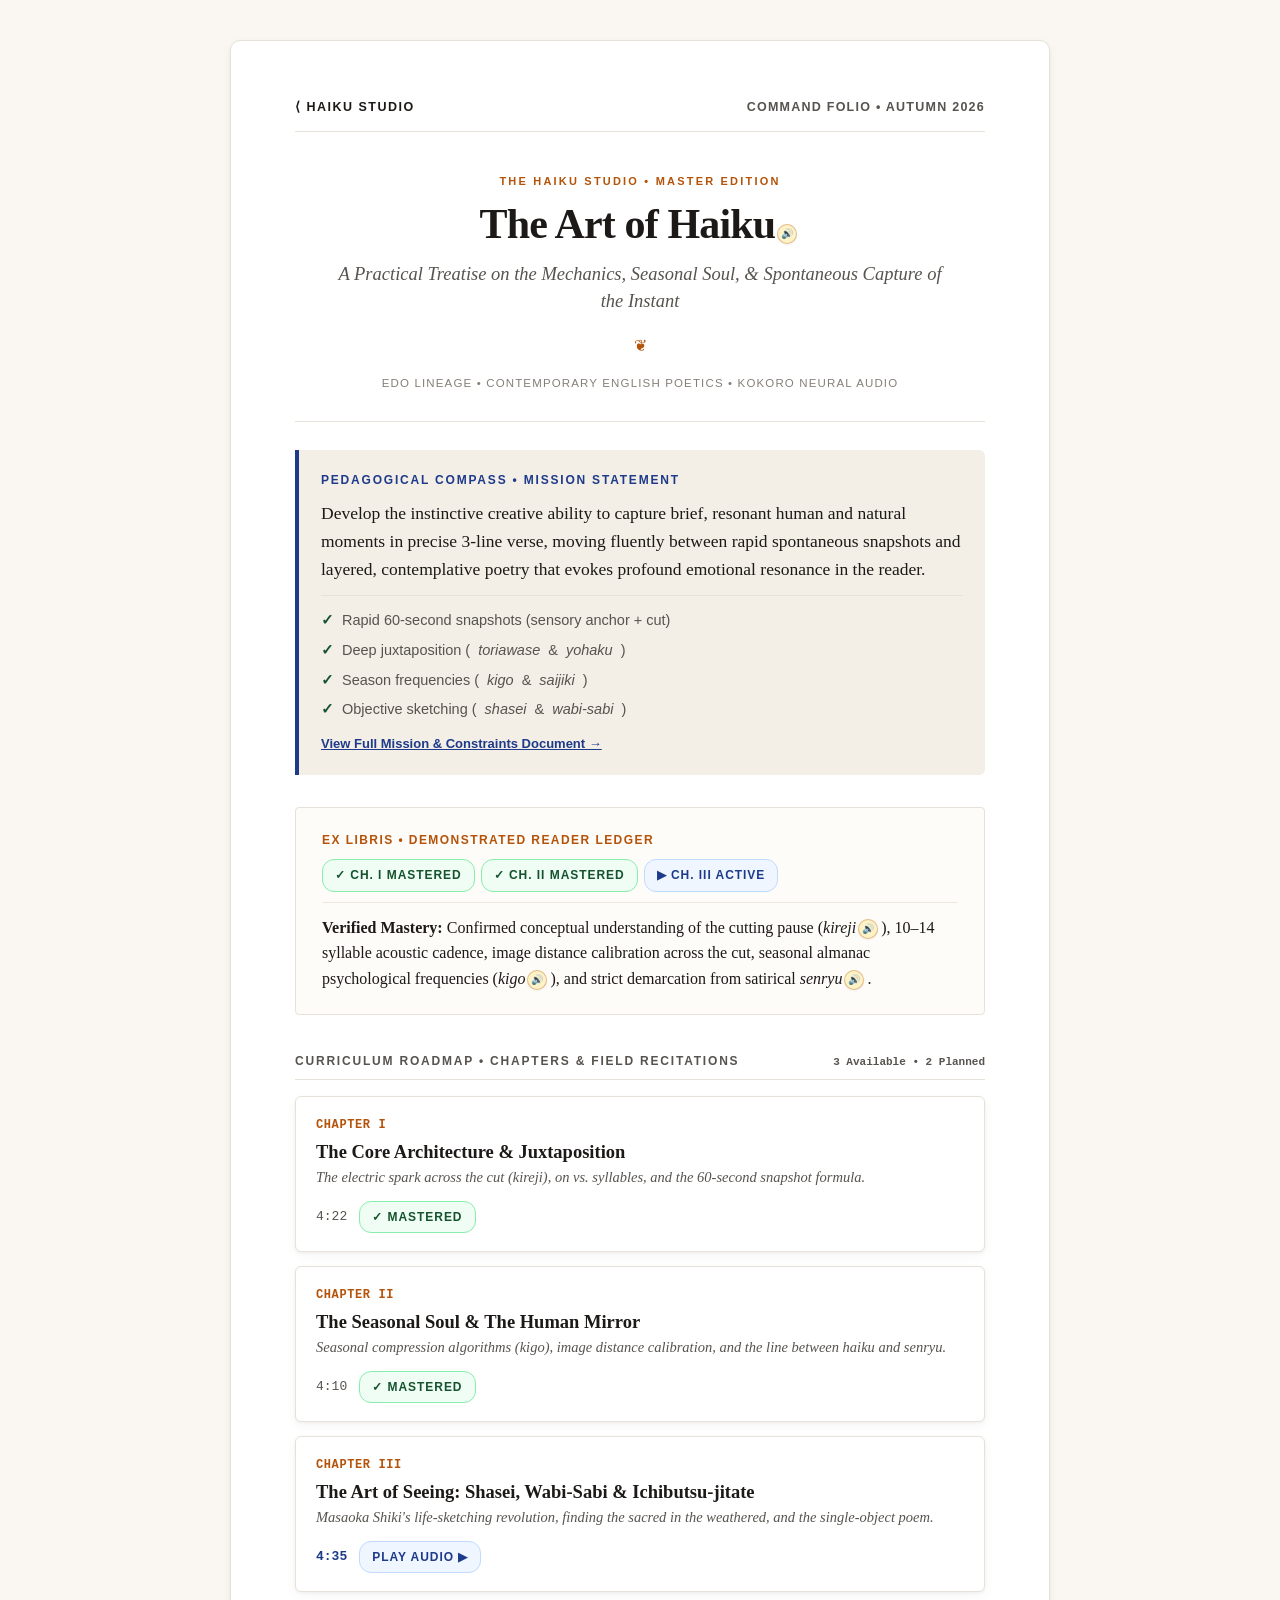
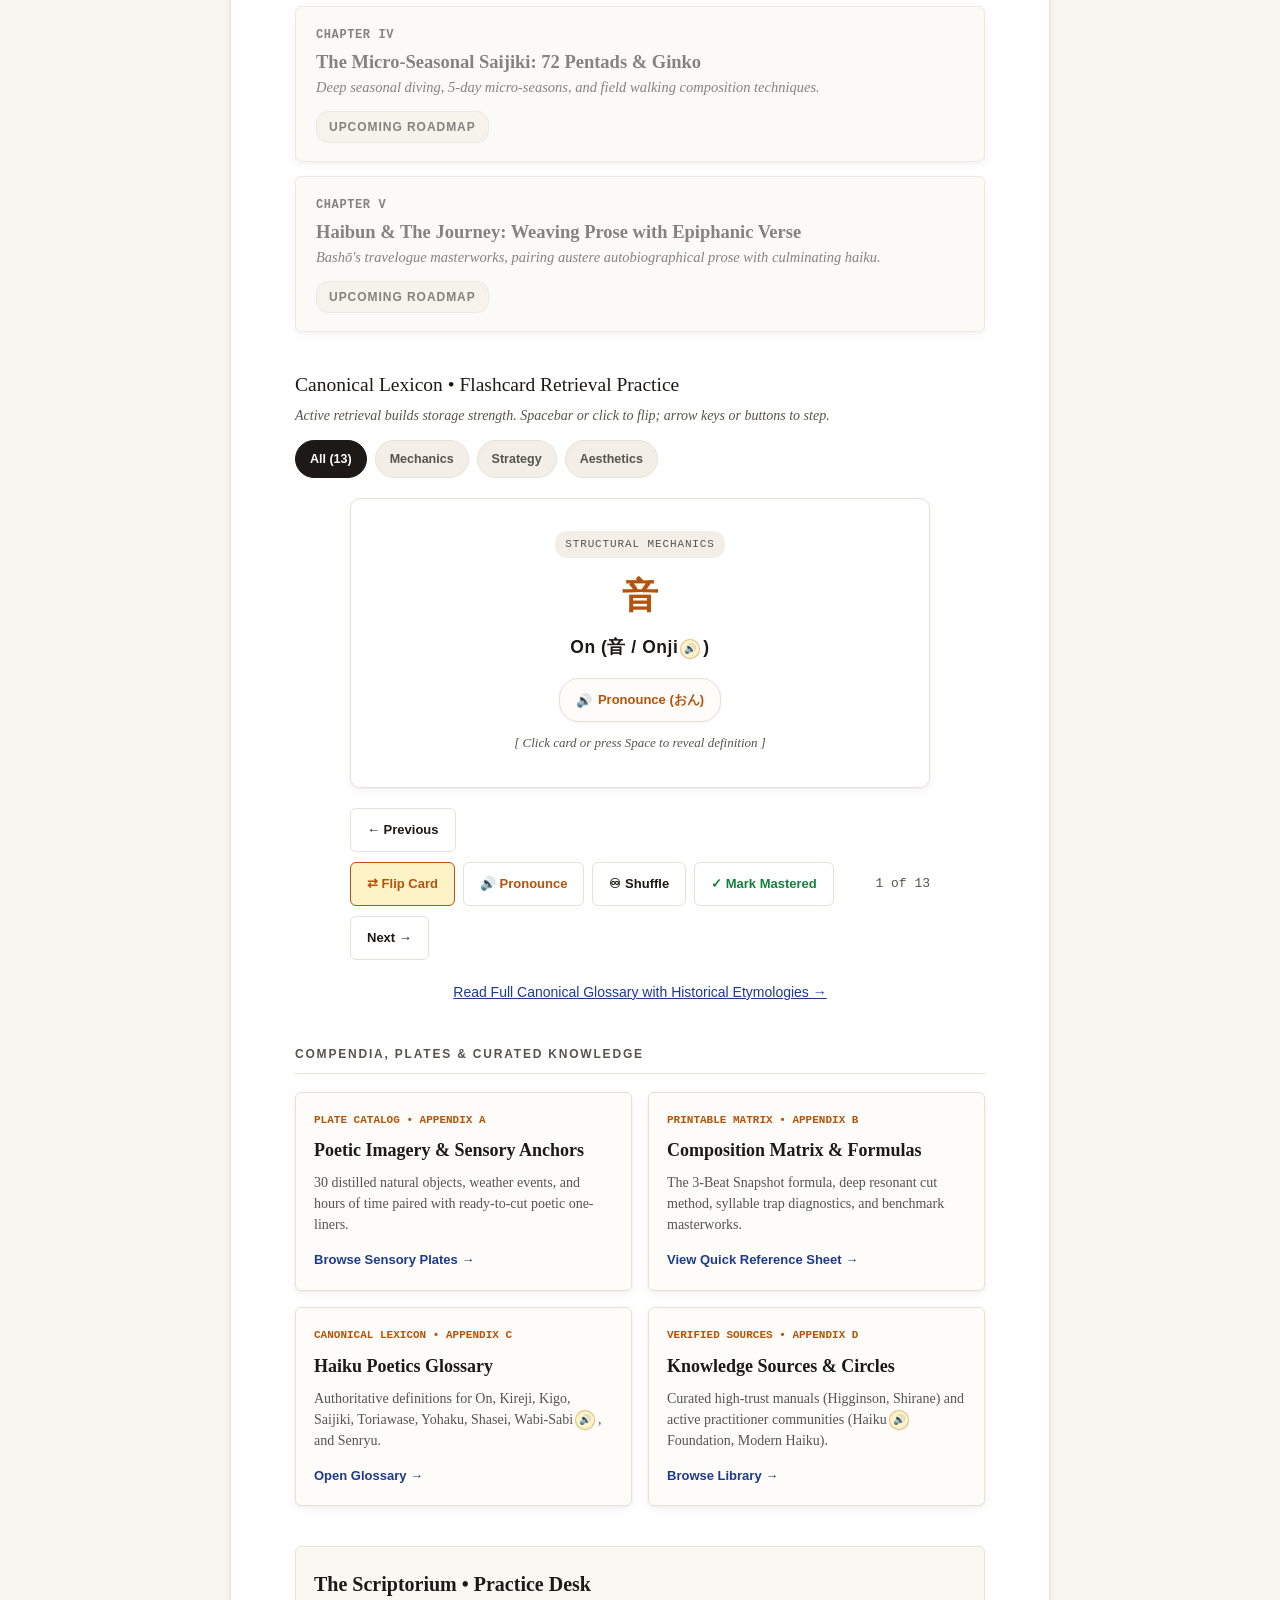
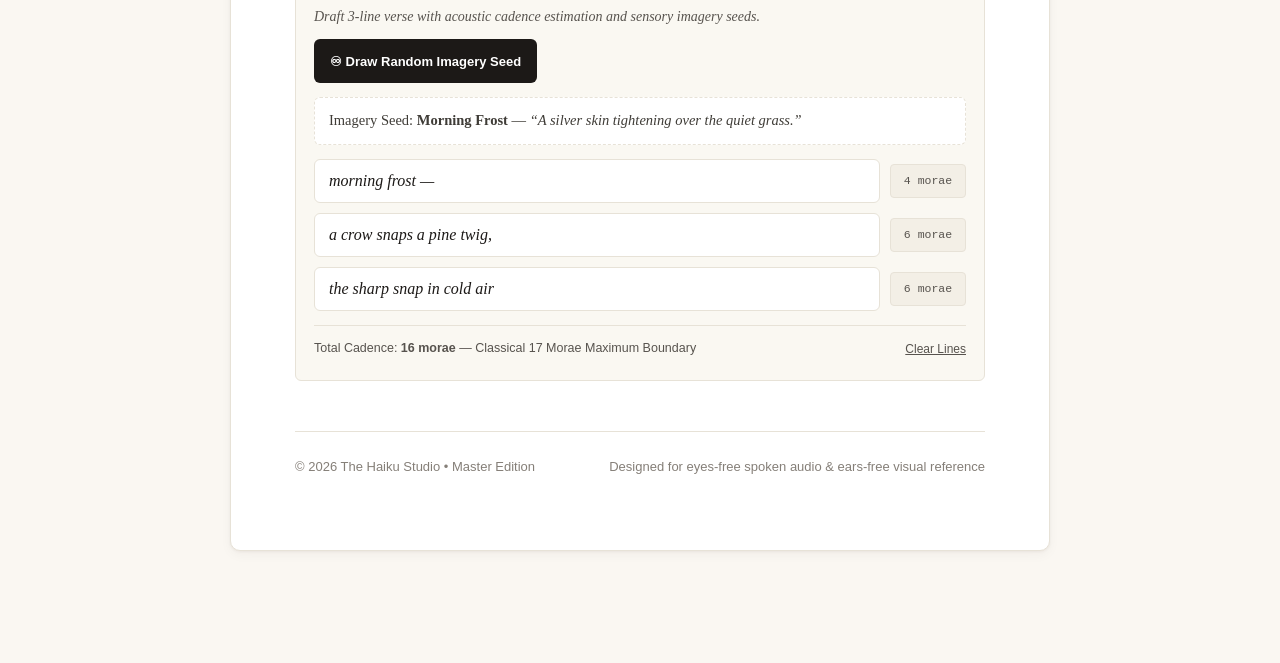
==== commit fa422c0f: "Switch compass milestones to full-width row layout for clean text alignment" ====
--- a/index.html
+++ b/index.html
@@ -77,26 +77,25 @@
       margin-bottom: 12px;
     }
     .compass-milestones {
-      display: grid;
-      grid-template-columns: 1fr;
-      gap: 10px;
-      font-size: 14px;
+      display: flex;
+      flex-direction: column;
+      gap: 8px;
+      font-size: 14.5px;
       color: var(--text-muted);
       font-family: var(--font-sans);
       border-top: 1px solid var(--border-light);
-      padding-top: 12px;
-    }
-    @media (min-width: 641px) {
-      .compass-milestones { grid-template-columns: 1fr 1fr; }
+      padding-top: 14px;
     }
     .milestone-item {
       display: flex;
-      align-items: center;
-      gap: 6px;
+      align-items: baseline;
+      gap: 8px;
+      line-height: 1.5;
     }
     .milestone-icon {
       color: var(--accent-green);
       font-weight: bold;
+      flex-shrink: 0;
     }
   </style>
 </head>
